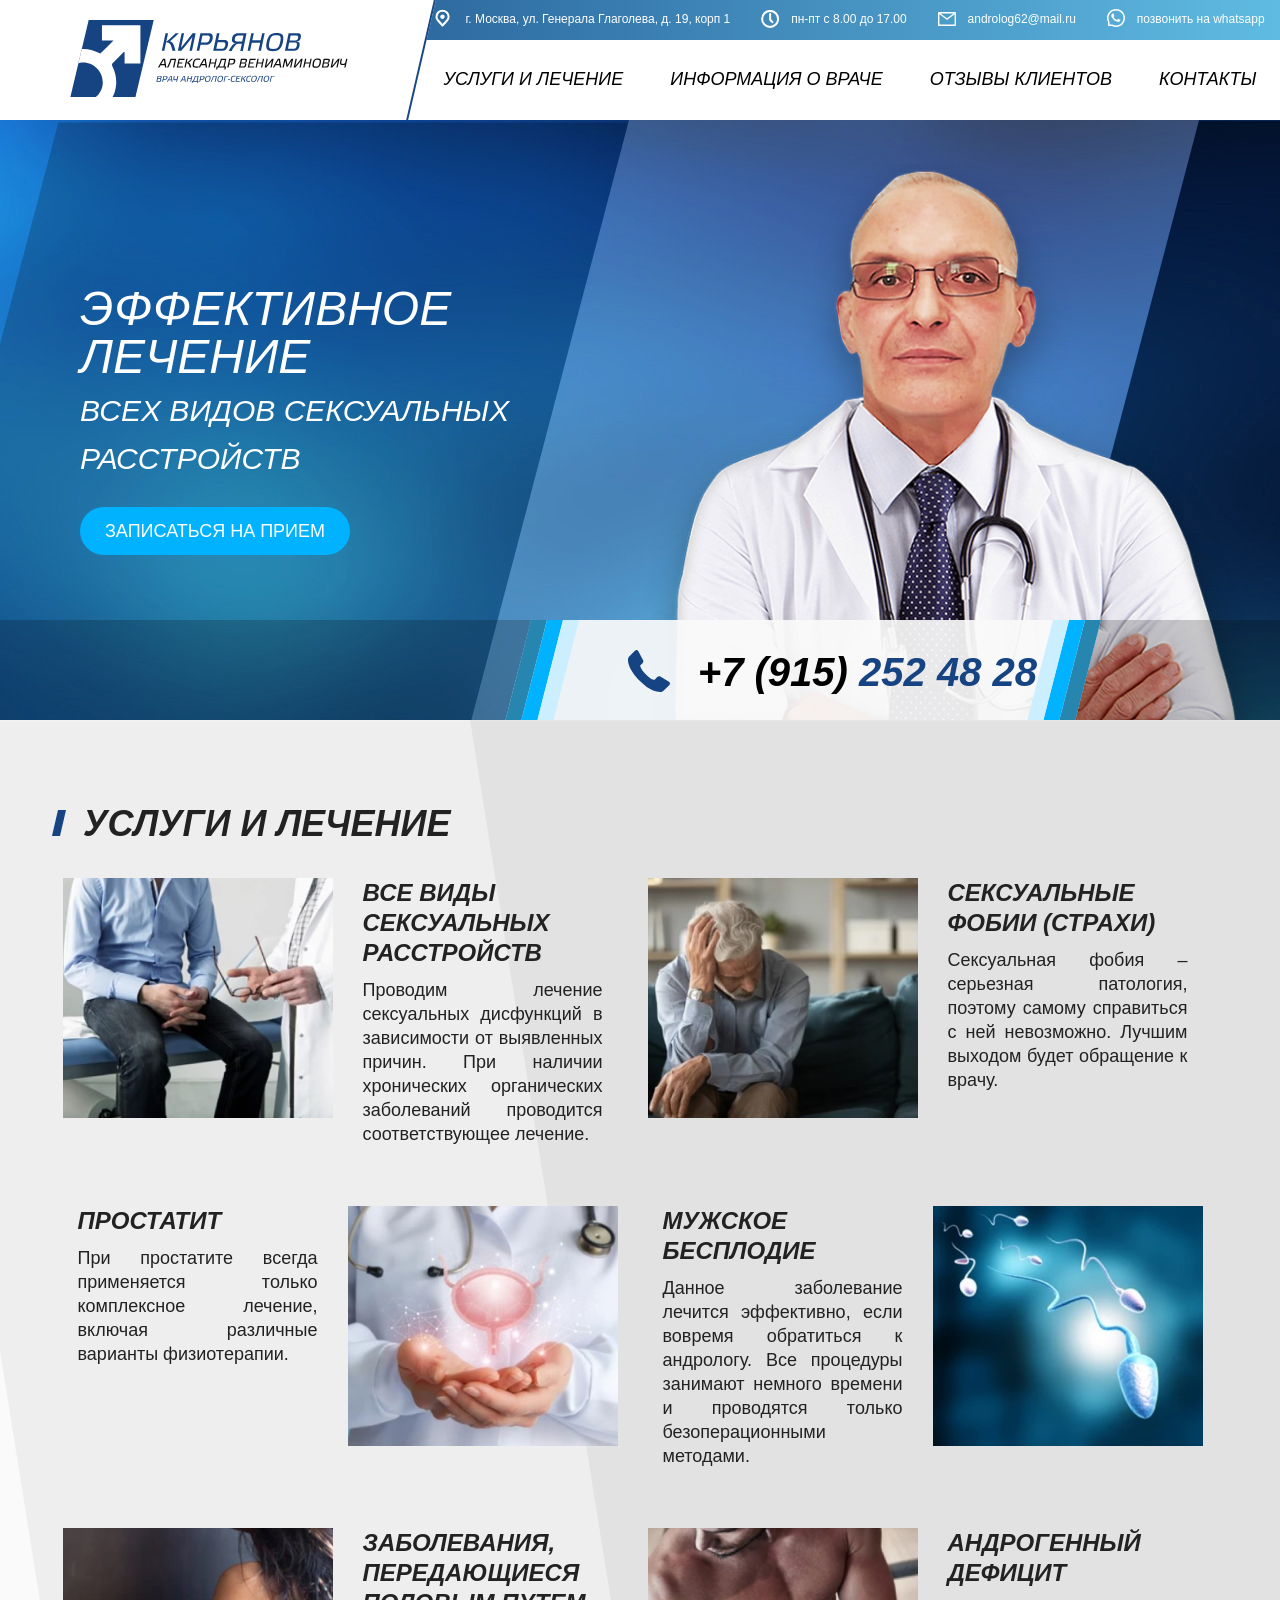
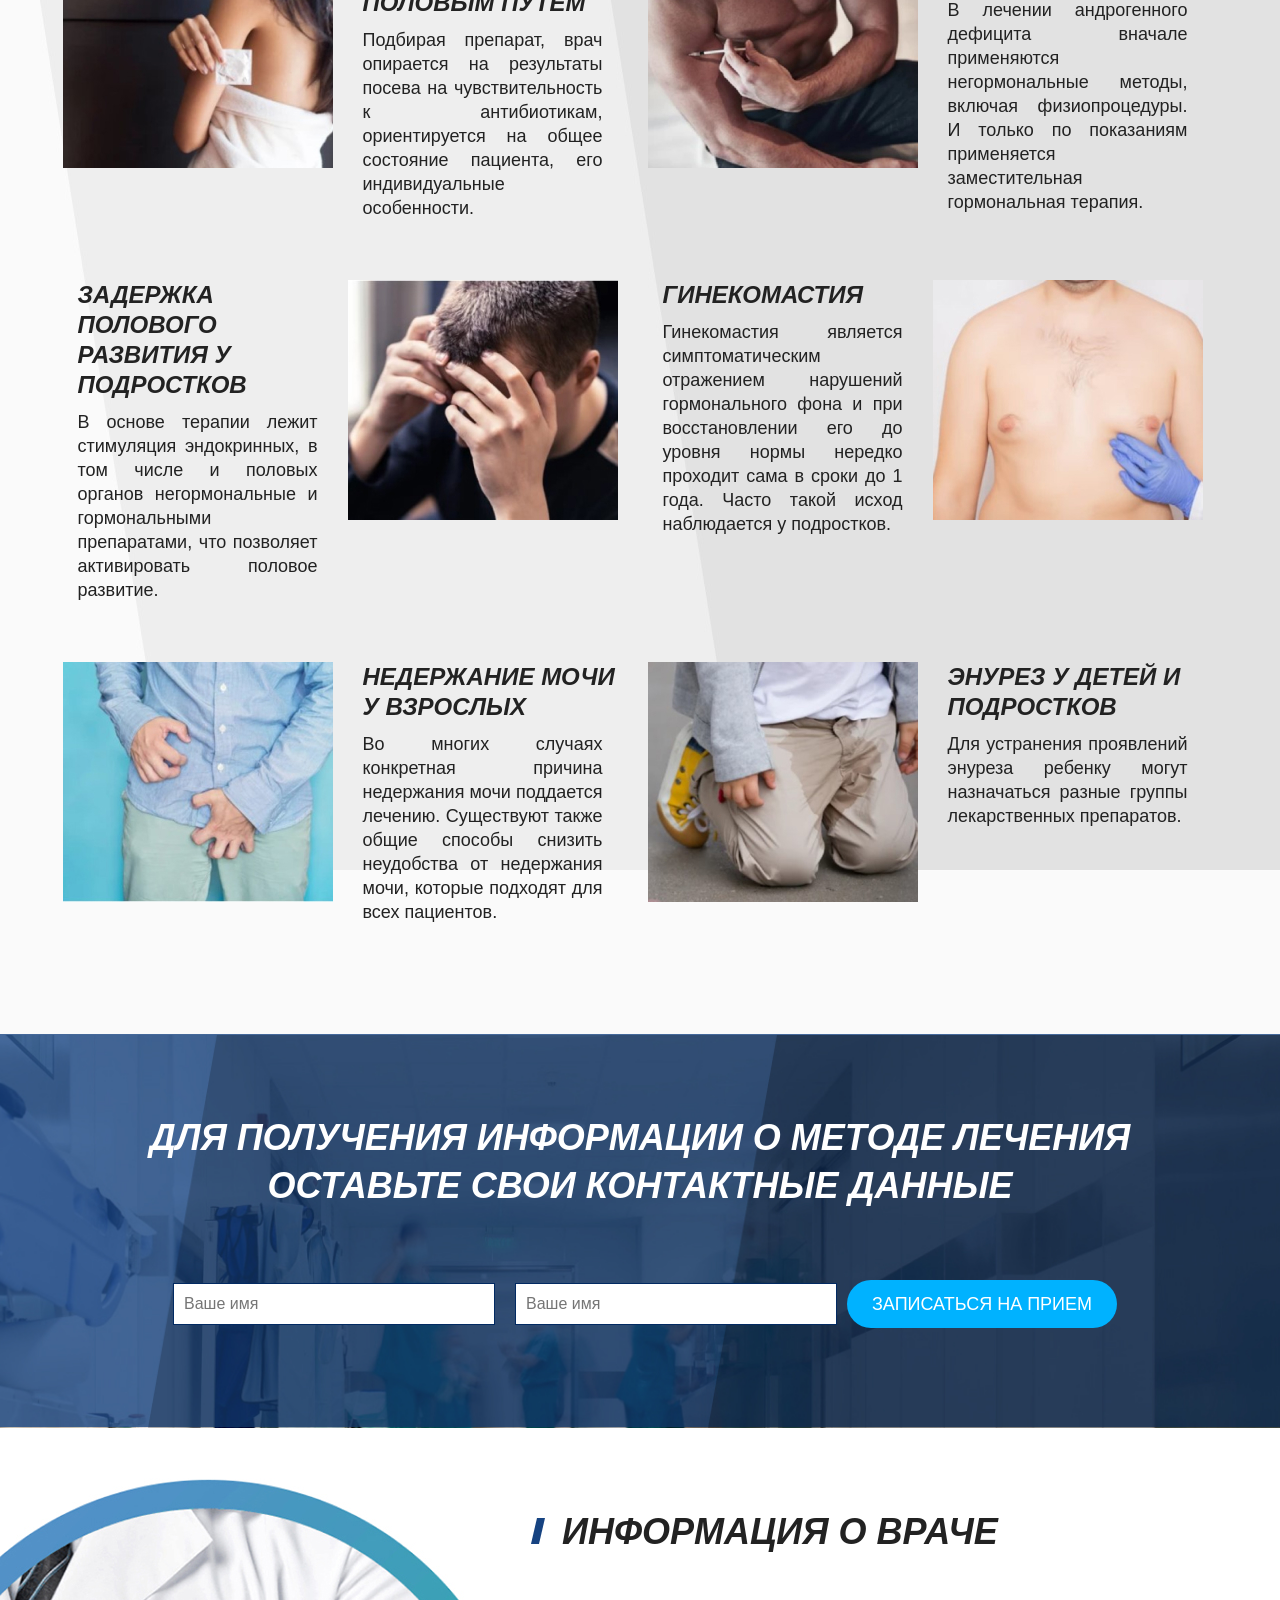
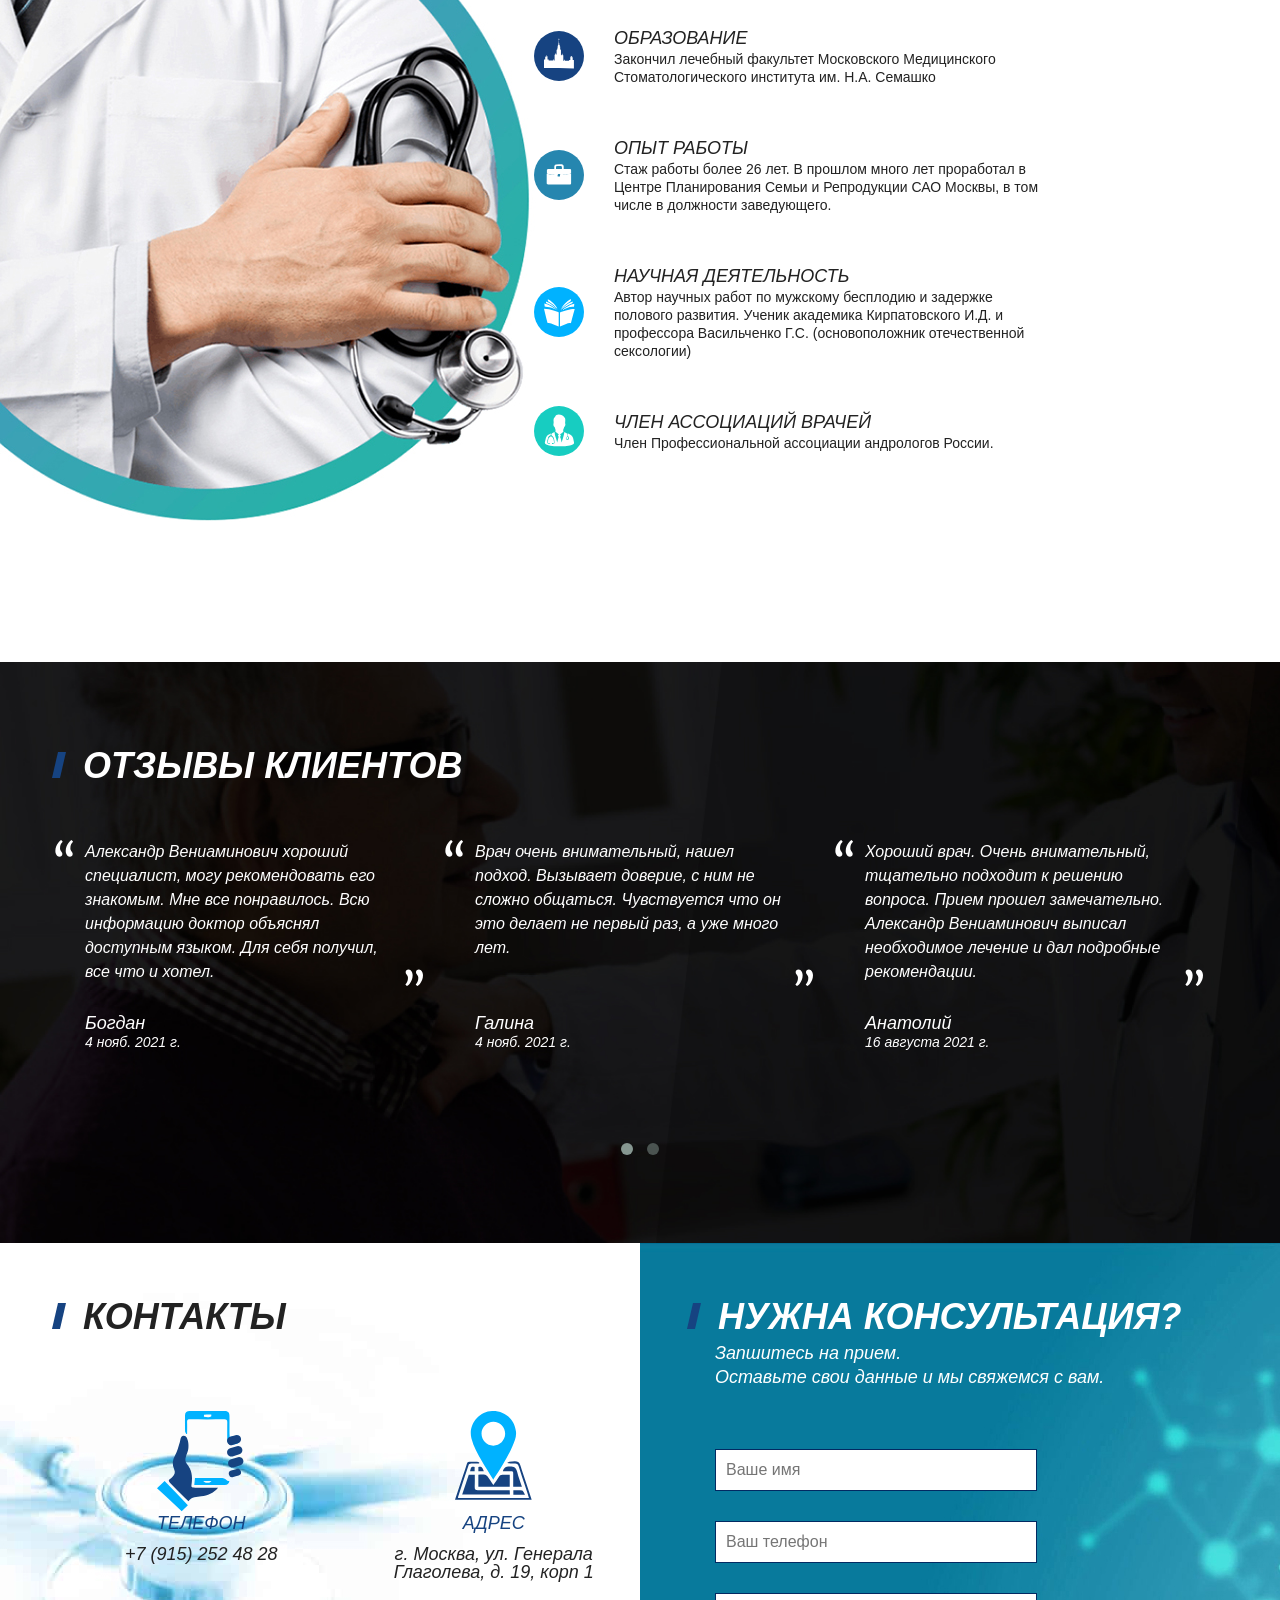
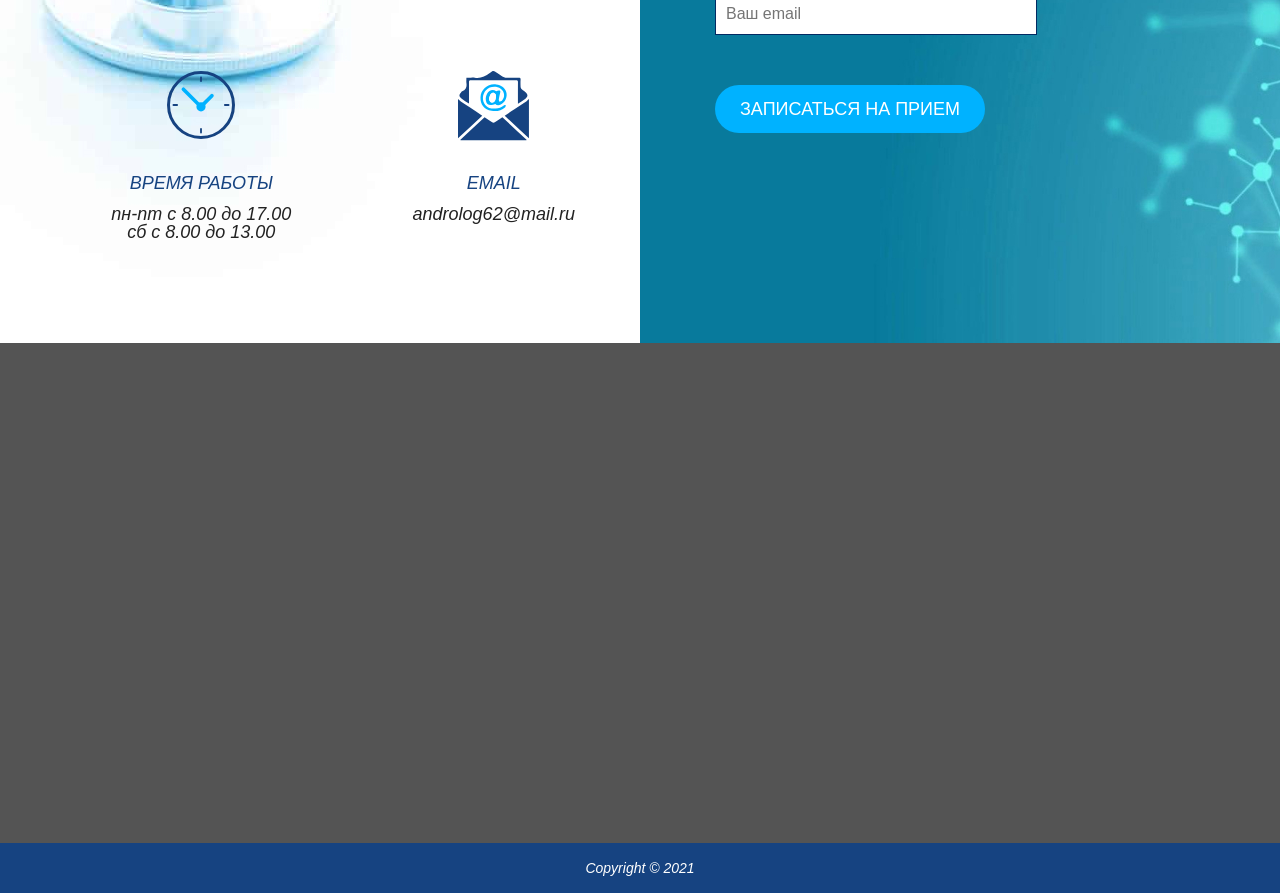
==== index.html @ 5e5f203d "Add files via upload" ====
<!doctype html>
<html lang="ru">
<head>
<meta charset="utf-8">
<meta http-equiv="X-UA-Compatible" content="IE=edge">
<meta name="viewport" content="width=device-width, initial-scale=1">
<title>Врач андролог-сексолог Кирьянов Александр Вениаминович</title>
<link href="css/style.css" rel="stylesheet" type="text/css">
<link href="css/reset.css" rel="stylesheet" type="text/css">
<link rel="preconnect" href="https://fonts.googleapis.com">
<link rel="preconnect" href="https://fonts.gstatic.com" crossorigin>
<link href="https://fonts.googleapis.com/css2?family=Fira+Sans+Condensed:ital,wght@0,100;0,200;0,300;0,400;0,500;0,600;0,700;0,800;0,900;1,100;1,200;1,300;1,400;1,500;1,600;1,700;1,800;1,900&display=swap" rel="stylesheet">
 <!-- загрузка библиотеки jQuery -->
  <script  src="js/jquery-3.6.0.min.js"></script>	
</head>

<body>
<div class="top_menu">
  <div class="logo"> <img src="img/logo.svg" width="85%"></div>
  <div class="top_info">
    <div class="top_info_container">
      <div class="adress">г. Москва, ул. Генерала Глаголева, д. 19, корп 1</div>
      <div class="hours">пн-пт с 8.00 до 17.00</div>
		<div class="email"><a href="mailto:androlog62@mail.ru">androlog62@mail.ru</a></div>
      <div class="whatsapp"><a href="https://api.whatsapp.com/send?phone=79152524828" rel="nofollow" target="_blank">позвонить на whatsapp</a></div>
    </div>
  </div>
  <div class="menu">
    <ul>
      <li><a href="#ya1" class="scroll-to">Услуги и лечение</a></li>
      <li><a href="#ya2" class="scroll-to">информация о враче</a></li>
      <li><a href="#ya3" class="scroll-to">отзывы клиентов</a></li>
      <li><a href="#ya4" class="scroll-to">контакты</a></li>
    </ul>
  </div>
</div>
<div class="slide">
  <div class="slide_container">
    <div class="descript ">
      <h1>Эффективное лечение <br/>
        <span>Всех видов сексуальных расстройств</span></h1>
        <a href="#ya5" class="order scroll-to">записаться на прием</a> 
	</div>
      <div class="foto "><img src='img/banner-slide-12-img.png' /></div>
  </div>
  <div class="line_bottom">
    <div class="call"><a href="tel:+79152524828"><span class="phone_black">+7 (915)</span> 252 48 28 </a></div>
  </div>
</div>
<div class="services">
  <div class="wrap">
    <h2 id="ya1">услуги и лечение</h2>
    <div class="flex">
      <div class="content_left"> <img src="img/foto_1.jpg" class="left">
        <h3 class="left_300">Все виды сексуальных расстройств </h3>
        <p>Проводим лечение сексуальных дисфункций в зависимости от выявленных причин. При наличии хронических органических заболеваний проводится соответствующее лечение.</p>
        <div class="clear"></div>
      </div>
      <div class="content_left"> <img src="img/foto_2.jpg" class="left">
        <h3 class="left_300">Сексуальные фобии (страхи) </h3>
        <p>Сексуальная фобия – серьезная патология, поэтому самому справиться с ней невозможно. Лучшим выходом будет обращение к врачу. </p>
        <div class="clear"></div>
      </div>
      <!---------------------------------------------->
      <div class="content_right">
        <div class="wrap_270 left">
          <h3>Простатит</h3>
          <p>При простатите всегда применяется только комплексное лечение, включая различные варианты физиотерапии.</p>
        </div>
        <img src="img/foto_3.jpg"  >
        <div class="clear"></div>
      </div>
      <div class="content_right">
        <div class="wrap_270 left">
          <h3>Мужское бесплодие </h3>
          <p>Данное заболевание лечится эффективно, если вовремя обратиться к андрологу. Все процедуры занимают немного времени и проводятся только безоперационными методами.</p>
        </div>
        <img src="img/foto_4.jpg"  >
        <div class="clear"></div>
      </div>
      <!---------------------------------------------->
      
      <div class="content_left"> <img src="img/foto_5.jpg" class="left">
        <h3 class="left_300">Заболевания, передающиеся половым путем </h3>
        <p>Подбирая препарат, врач опирается на результаты посева на чувствительность к антибиотикам, ориентируется на общее состояние пациента, его индивидуальные особенности. </p>
        <div class="clear"></div>
      </div>
      <div class="content_left"> <img src="img/foto_6.jpg" class="left">
        <h3 class="left_300">Андрогенный дефицит </h3>
        <p>В лечении андрогенного дефицита вначале применяются негормональные методы, включая физиопроцедуры. И только по показаниям применяется заместительная гормональная терапия. </p>
        <div class="clear"></div>
      </div>
      <!---------------------------------------------->
      <div class="content_right">
        <div class="wrap_270 left">
          <h3>Задержка полового развития у подростков</h3>
          <p>В основе терапии лежит стимуляция эндокринных, в том числе и половых органов негормональные и гормональными препаратами, что позволяет активировать половое развитие.</p>
        </div>
        <img src="img/foto_7.jpg"  >
        <div class="clear"></div>
      </div>
      <div class="content_right">
        <div class="wrap_270 left">
          <h3>Гинекомастия </h3>
          <p>Гинекомастия является симптоматическим отражением нарушений гормонального фона и при восстановлении его до уровня нормы нередко проходит сама в сроки до  1 года. Часто такой исход наблюдается у подростков.</p>
        </div>
        <img src="img/foto_8.jpg"  >
        <div class="clear"></div>
      </div>
      <!---------------------------------------------->
      
      <div class="content_left"> <img src="img/foto_9.jpg" class="left">
        <h3 class="left_300">Недержание  мочи у взрослых </h3>
        <p>Во многих случаях конкретная причина недержания мочи поддается лечению. Существуют также общие способы снизить неудобства от недержания мочи, которые подходят для всех пациентов. </p>
        <div class="clear"></div>
      </div>
      <div class="content_left"> <img src="img/foto_10.jpg" class="left">
        <h3 class="left_300">Энурез у детей и подростков </h3>
        <p>Для устранения проявлений энуреза ребенку могут назначаться разные группы лекарственных препаратов. </p>
        <div class="clear"></div>
      </div>
      <!----------------------------------------------> 
      
    </div>
  </div>
</div>
<div class="form">
  <div class="wrap">
    <h2 style="text-align: center; color: #fff">Для получения  информации о методе лечения 
      оставьте свои контактные данные</h2>
    <div class="flex_center">
      <input type="text" class="mf-input"  placeholder="Ваше имя" >
      <input type="text"  class="mf-input" placeholder="Ваше имя" >
      <a href="#" class="order">записаться на прием</a> </div>
  </div>
</div>
<div class="info flex_end">
  <div class="wrap_50 ">
    <h2  id="ya2" class="bottom_20">Информация о враче</h2>
    <ul class="top_50">
      <li class="education">
        <h4>Образование</h4>
        <p>Закончил лечебный факультет Московского Медицинского Стоматологического института 
          им. Н.А. Семашко </p>
      </li>
      <li class="expierence">
        <h4>Опыт работы</h4>
        <p>Стаж работы более 26 лет. В прошлом много лет проработал в Центре Планирования Семьи и Репродукции САО Москвы, в том числе в должности заведующего.  </p>
      </li>
      <li class="sience">
        <h4>научная деятельность</h4>
        <p>Автор научных работ по мужскому бесплодию и задержке полового развития. Ученик академика Кирпатовского И.Д. и профессора Васильченко Г.С. (основоположник отечественной сексологии)  </p>
      </li>
      <li class="doctor" >
        <h4>Член ассоциаций врачей</h4>
        <p>Член Профессиональной ассоциации андрологов России. </p>
      </li>
    </ul>
  </div>
</div>
	<div class="testimonials">
	<div class="wrap">
    <h2  id="ya3">отзывы клиентов</h2>
	
              <div id="owl-demo" class="owl-carousel">
                <div class="item">
					<div class="container_medium">
					<div class="testimonial_container">
			Александр Вениаминович хороший специалист, могу рекомендовать его знакомым. Мне все понравилось. Всю информацию доктор объяснял доступным языком.  Для себя получил, все что и хотел.
					</div>
					<p class="name">Богдан<br>
					<span class="date">4 нояб. 2021 г.</span>
					</p>
					</div>	
				    </div>
                <div class="item">
					<div class="container_medium">	
			<div class="testimonial_container">
			Врач очень внимательный, нашел подход. Вызывает доверие, с ним не сложно общаться. Чувствуется что он это делает не первый раз, а уже много лет. <br><br>
			</div>
			
		<p class="name">Галина<br>
			<span class="date">4 нояб. 2021 г.</span>
			</p>
			
			</div>	
				    </div>
				  <div class="item">
					<div class="container_medium">	
			<div class="testimonial_container">
		Хороший врач. Очень внимательный, тщательно подходит к решению вопроса. Прием прошел замечательно. Александр Вениаминович выписал необходимое лечение и дал подробные рекомендации.  
			</div>
			<p class="name">Анатолий<br>
			<span class="date">16 августа 2021 г.</span>
			</p>
		</div>	
				    </div>
				  <div class="item">
					<div class="container_medium">
					<div class="testimonial_container">
			Александр Вениаминович прекрасный специалист, вежливый. Все прекрасно. Доктор провел осмотр, опрос, манипуляции, пока не помог, все в процессе. Как минимум прояснил всю ситуацию, я теперь знаю куда двигаться дальше.  
					</div>
					<p class="name">Констатин<br>
					<span class="date">17 сентября 2021 г.</span>
					</p>
					</div>	
				    </div>
				  <div class="item">
					<div class="container_medium">
					<div class="testimonial_container">
			Хороший врач. Александр Вениаминович внимательно меня выслушал, провел осмотр, назначил необходимые препараты. Дал подробные рекомендации. Я остался доволен приемом. 
					</div>
					<p class="name">Шадиф<br>
					<span class="date">10 августа 2021 г.</span>
					</p>
					</div>	
				    </div>
				  <div class="item">
					<div class="container_medium">
					<div class="testimonial_container">
			Хороший доктор. Он меня выслушал, хорошо объяснил ситуацию и назначил анализы. Я приду к нему на повторный прием.
					</div>
					<p class="name">Айдын<br>
					<span class="date">05 мая 2021 г.</span>
					</p>
					</div>	
				    </div>
              </div>

  
		
		
</div>


 <div class="swiper-pagination"></div>
	</div>
	
	<div class="contacts">
		<div class="flex">
			<div class="adress_container">
				<div class="wrap_585">
					<h2  id="ya4">Контакты</h2>
					<div class="flex top_50">
						<div class="phone_cont"> <h4 class="blue bottom_20">Телефон</h4> <p><a href="tel:+79152524828"> +7 (915)  252 48 28 </a> </p></div>
						<div class="map_cont"> <h4 class="blue bottom_20">Адрес</h4> <p>г. Москва, ул. Генерала Глаголева, д. 19, корп 1</p> </div>
					</div>
					<div class="flex top_50">
						<div class="time_cont"><h4 class="blue bottom_20">Время работы</h4> <p>пн-пт с 8.00 до 17.00 <br/>
сб с 8.00 до 13.00</p>  </div>
						<div class="mail_cont"><h4 class="blue bottom_20">Email</h4> <p><a href="mailto:androlog62@mail.ru">androlog62@mail.ru</a> </p> </div>
					</div>
				</div>
			
			</div>
			<div class="form_container">
				<div class="wrap_585 left_50 right_50"> 
					<h2 style="color: #fff" id="ya5">нужна консультация?</h2>
					<p class="descript_form">Запшитесь на прием.</p>
					<p class="descript_form">Оставьте свои данные и мы свяжемся с вам.</p>
					<div class="top_50 inner_form">
						<input type="text" class="mf-input-form"  placeholder="Ваше имя" >
     					<input type="text"  class="mf-input-form" placeholder="Ваш телефон" >
						<input type="text"  class="mf-input-form" placeholder="Ваш email" > 
						<div class="left_25"> <a href="#" class="order">записаться на прием</a> </div>
					</div>
				</div></div></div>
		</div>
	
 
	
	<div class="map"><script type="text/javascript" charset="utf-8" async src="https://api-maps.yandex.ru/services/constructor/1.0/js/?um=constructor%3A69cf84fa23afe33b23564c711c115e6513f34b3ae52fe2cc4b82583dacd74b73&amp;width=100%25&amp;height=500&amp;lang=en_FR&amp;scroll=true"></script></div>
	<div id="scroller"></div>
	<div class="footer">Copyright © 2021</div>
	<script>
	$("a.scroll-to").on("click", function(e){
    e.preventDefault();
    var anchor = $(this).attr('href');
    $('html, body').stop().animate({
        scrollTop: $(anchor).offset().top - 50
    }, 800);
});
	</script>
	 <!-- Скроллер -->
<script>
$(document).ready(function(){   
    $(window).scroll(function () {
        if ($(this).scrollTop() > 0) {
            $('#scroller').fadeIn();
        } else {
            $('#scroller').fadeOut();
        }
    });
    $('#scroller').click(function () {
        $('body,html').animate({
            scrollTop: 0
        }, 800);
        return false;
    });
});
</script>

  

	<!-- Карусель --> 
	<script>
	$(document).ready(function() {
 
  $("#owl-demo").owlCarousel({
 
      autoPlay: 4000, //Set AutoPlay to 3 seconds
 
      items : 3,
      itemsDesktop : [1170,3],
      itemsDesktopSmall : [1024,2]
 
  });
 
});
	</script>
 
 
<script src="js/owl-carousel/owl.carousel.js"></script>
	 
 
</body>
</html>
---- css/style.css ----
@charset "utf-8";
/* CSS Document */

.left {
	float: left
}
.right {
	float: right;
}
.clear {
	clear: both;
}
.flex {
	display: flex;
	flex-wrap: wrap;
	align-items: flex-start;
	justify-content: space-around;
}
.flex_center {
	display: flex;
	flex-wrap: wrap;
	align-items: center;
	justify-content: center;
}
.flex_end {
	display: flex;
	flex-wrap: wrap;
	align-items: center;
	justify-content: flex-end;
}
.wrap {
	max-width: 1170px;
	margin: 0 auto;
	padding: 80px 0
}
.wrap_50 {
	max-width: 40%;
	margin: 0 auto;
	padding: 80px 0px 80px 300px;
}
.wrap_1170 {
	width: 1170px;
	margin: 0 auto;
}
.wrap_585 {
	width: 585px;
}
.wrap_270 {
	max-width: 270px;
}
.left_300 {
	margin-left: 300px;
}
.left_50 {
	margin-left: 50px;
}
.right_50{
	margin-right: 50px;
}
.left_25 {
	margin-left: 25px;
}
.top_50 {
	margin-top: 50px
}
.bottom_20 {
	margin-bottom: 10px;
}
.blue {
	color: #164381;
}
.container_medium {
	width: 310px;
	margin: 50px 30px;
}
h1 {
	font-family: 'Fira Sans', sans-serif;
	font-size: 48px;
	font-weight: 500;
	z-index: 100;
	text-transform: uppercase;
	font-style: italic;
	line-height: 48px;
}
h2 {
	font-family: 'Fira Sans', sans-serif;
	font-size: 36px;
	font-weight: 600;
	z-index: 100;
	text-transform: uppercase;
	font-style: italic;
	line-height: 48px;
}
h3 {
	font-family: 'Fira Sans', sans-serif;
	font-size: 24px;
	font-weight: 600;
	text-transform: uppercase;
	font-style: italic;
	line-height: 30px;
}
h4 {
	font-family: 'Fira Sans', sans-serif;
	font-size: 18px;
	font-weight: 500;
	text-transform: uppercase;
	font-style: italic;
	line-height: 24px;
}
.top_menu {
	height: 120px;
	width: 100%;
	box-shadow: 0px 3px 5px rgba(0, 0, 0, 0.2);
	background: #FFFFFF;
}
.logo {
	background: #fff;
	width: 350px;
	height: 70px;
	position: absolute;
	z-index: 100;
	left: 0;
	padding: 20px 20px 10px 50px;
}
.logo:before {
	content: " ";
	border-right: 2px solid #184784;
	transform: skewX(-13deg);
	position: absolute;
	left: 0;
	top: 0;
	bottom: -20px;
	z-index: -10;
	background-color: #fff;
	width: 100%
}
.top_info {
	height: 32px;
	background: linear-gradient(90deg, #154280 0%, #5FBBE2 100%);
	font-family: 'Fira Sans', sans-serif;
	font-size: 12px;
	font-weight: 300;
	color: #fff;
	padding-top: 8px
}
.top_info a {
	color: #fff;
	text-decoration: none;
}
.top_info_container {
	display: flex;
	flex-wrap: nowrap;
	align-items: center;
	justify-content: space-around;
	padding-left: 420px;
}
.adress {
	background: url(../img/Location.svg) 0 1px no-repeat;
	padding: 5px 0 5px 30px;
}
.hours {
	background: url(../img/Clock.svg) 0 2px no-repeat;
	padding: 5px 0 5px 30px;
}
.email {
	background: url( ../img/mail.svg) 0 4px no-repeat;
	padding: 5px 0 5px 30px;
}
.whatsapp {
	background: url( ../img/whatsapp.svg ) 0 1px no-repeat;
	padding: 5px 0 5px 30px;
}
.slide {
	width: 100%;
	height: 600px;
	background: #2582c3 url(../img/bg_fon2.jpg) 100% 0 no-repeat;
}
.slide_container {
	display: flex;
	flex-wrap: nowrap;
	align-items: center;
	justify-content: space-around;
	height: 100%;
	overflow: hidden;
}
/*.slide:before {
	content: '';
	position: absolute;
	left: -70px;
	width: 100%;
	background: rgb(2,0,36);
background: linear-gradient(90deg, rgba(2,0,36,0) 0%, rgba(255,255,255,0) 25%, rgba(0,0,0,0.2) 25%, rgba(0,0,0,0.2) 50%, rgba(255,255,255,0.2) 50%, rgba(255,255,255,0.2) 75%, rgba(0,0,0,0.2) 75%, rgba(0,0,0,0.2) 100%);
	height: 600px;
	transform: skewX(-13deg);
	 
	
		 
}  */
.descript {
	padding-left: 80px;
	width: 40%;
}
.descript h1 {
	color: #fff;
}
.descript h1 span {
	font-family: 'Fira Sans', sans-serif;
	font-size: 30px;
	font-weight: 300;
	color: #fff;
	font-style: italic;
	text-transform: uppercase;
	line-height: 30px;
}
.order {
	display: inline-block;
	background: #00B2FF;
	padding: 5px 10px;
	text-decoration: none;
	color: #fff;
	border-radius: 80px;
	font-family: 'Fira Sans', sans-serif;
	font-size: 18px;
	font-weight: 400;
	color: #fff;
	text-transform: uppercase;
	padding: 15px 25px;
	margin-top: 30px;
	transition: .5s;
}
.order:hover {
	background-color: #00E0FF;
	transition-duration: 1s;
	box-shadow: 0px 5px 20px rgba(0, 224, 255, 0.3);
}
.foto {
	/*position: absolute;
	right: 5%;
	z-index: 100;
	top:149px;*/
	align-self: flex-end;
	min-width: 400px;
}
.foto img {
	width: 100%;
	margin-bottom: 0;
}
.line_bottom {
	width: 100%;
	height: 100px;
	background: rgba(0,0,0,0.2);
	position: absolute;
	top: 620px;
	z-index: 999;
}
.call {
	width: 603px;
	height: 100px;
	position: absolute;
	right: 14%;
	z-index: 1000;
	background: url(../img/bg_fon3.svg) no-repeat;/*background: rgba(255,255,255,0.9);
	transform: skewX(-13deg);*/
}
.phone_black {
	color: #000;
}
.call a {
	display: inline-block;
	padding: 32px 0 10px 200px;
	text-decoration: none;
	background: url(../img/phone.svg) 130px 30px no-repeat;
	font-family: 'Fira Sans', sans-serif;
	font-size: 40px;
	font-weight: 600;
	font-style: italic;
	color: #164381;
}
.menu {
	margin-top: 30px;
}
.menu a {
	text-decoration: none;
	color: #000;
	display: inline-block;
	position: relative;
}
.menu a:before {
	content: "";
	position: absolute;
	bottom: -5px;
	left: 0;
	right: 0;
	height: 1px;
	z-index: 9999;
	background: rgba(22,67,129,1.00);
	transform: scaleX(0);
	transition: transform 0.5s;
}
.menu a:hover:before {
	transform: scaleX(1);
}
.menu a:hover {
	color: #164381;
	transition: transform 0.5s;
}
.menu ul {
	display: flex;
	flex-wrap: nowrap;
	align-items: center;
	justify-content: space-around;
	padding-left: 420px;
	font-family: 'Fira Sans', sans-serif;
	font-size: 18px;
	font-weight: 500;
	font-style: italic;
	text-transform: uppercase;
}
.services {
	background: rgba(0,0,0,0.02) url(../img/bg_fon3.jpg) 100% 0 no-repeat;
	margin: 0 auto;
	 
}
.services h2:before, .info h2:before, .testimonials h2:before, .contacts h2:before {
	content: "";
	display: block;
	height: 26px;
	width: 8px;
	background: #164381;
	transform: skewX(-13deg);
	margin-top: 10px;
	float: left;
	margin-right: 20px;
}
.content_left {
	max-width: 570px;
	min-width: 360px;
	margin: 30px 0;
}
.content_right {
	max-width: 570px;
	min-width: 360px;
	margin: 30px 0;
}
.content_left p {
	padding: 10px 30px 0 300px;
	;
	font-family: 'Fira Sans', sans-serif;
	font-size: 18px;
	font-weight: 300;
	line-height: 24px;
	text-align: justify;
}
.content_right p {
	padding: 10px 30px 0 0;
	font-family: 'Fira Sans', sans-serif;
	font-size: 18px;
	font-weight: 300;
	line-height: 24px;
	text-align: justify;
}
.form {
	width: 100%;
	height: auto;
	background: url(../img/bg_fon4.jpg) 89% 0 no-repeat;
	background-size: cover;
}
.mf-input {
	width: 300px;
	height: 40px;
	margin: 10px;
	padding: 0 10px;
	border: 1px solid #022A62;
}
.mf-input-form {
	width: 300px;
	height: 40px;
	margin: 10px 10px 20px 25px;
	padding: 0 10px;
	border: 1px solid #022A62;
}
.form .flex_center {
	margin-top: 50px
}
.form .flex_center .order {
	margin: 20px 0;
}
.info {
	background: rgba(255,255,255,1) url(../img/bg_fon5.jpg) 0 50px no-repeat;
	padding-bottom: 100px;
}
.education {
	background: url(../img/icon_1.svg) 0 50% no-repeat;
	padding: 20px 0 20px 80px;
	margin-bottom: 10px;
}
.expierence {
	background: url(../img/icon_2.svg) 0 50% no-repeat;
	padding: 20px 0 20px 80px;
	margin-bottom: 10px;
}
.sience {
	background: url(../img/icon_3.svg) 0 50% no-repeat;
	padding: 20px 0 20px 80px;
	margin-bottom: 10px;
}
.doctor {
	background: url(../img/icon_4.svg) 0 50% no-repeat;
	padding: 20px 0 20px 80px;
	margin-bottom: 10px;
}
.info p {
	font-family: 'Fira Sans', sans-serif;
	font-size: 14px;
	font-weight: 400;
	line-height: 18px;
}
.testimonials {
	background: url( ../img/bg_fon6.jpg) 0 0 no-repeat;
	min-height: 500px;
	width: 100%;
	background-size: cover;
}
.testimonials h2 {
	color: #fff
}
.testimonial_container {
	width: 310px;
	font-family: 'Fira Sans', sans-serif;
	font-size: 16px;
	font-weight: 300;
	font-style: italic;
	color: #fff;
	line-height: 24px;
}
.testimonial_container:before {
	position: absolute;
	display: block;
	content: "";
	background: url( ../img/quote_right.svg) no-repeat;
	width: 25px;
	height: 30px;
	z-index: 200;
	margin-left: -30px;
}
.testimonial_container:after {
	position: absolute;
	display: block;
	content: "";
	background: url( ../img/quote_left.svg) no-repeat;
	width: 25px;
	height: 30px;
	z-index: 200;
	margin-left: 320px;
	margin-top: -15px;
}
p.name {
	font-family: 'Fira Sans', sans-serif;
	font-size: 18px;
	font-weight: 500;
	font-style: italic;
	color: #fff;
	line-height: 18px;
	margin: 30px 0;
}
p.name span {
	font-size: 14px;
	font-weight: 300;
}
.adress_container {
	width: 50%;
	padding: 50px 0;
	background: url(../img/bg_fon7.jpg) -80% 50px no-repeat;
	display: flex;
	flex-wrap: nowrap;
	justify-content: flex-end;
	min-height: 600px;
}
.contacts {
	width: 100%;
}
.form_container {
	width: 50%;
	padding: 50px 0;
	background: url(../img/bg_fon8.jpg) 0 0 no-repeat;
	display: flex;
	flex-wrap: nowrap;
	justify-content: flex-start;
	min-height: 600px;
}
.phone_cont {
	width: 270px;
	background: url( ../img/hand.svg) 50% 0 no-repeat;
	padding: 100px 0 0 0;
	text-align: center;
	margin: 20px 0;
}
.map_cont {
	width: 270px;
	background: url( ../img/map.svg) 50% 0 no-repeat;
	padding: 100px 0 0 0;
	text-align: center;
	margin: 20px 0;
}
.time_cont {
	width: 270px;
	background: url( ../img/time.svg) 50% 0 no-repeat;
	padding: 100px 0 0 0;
	text-align: center;
	margin: 20px 0;
}
.mail_cont {
	width: 270px;
	background: url( ../img/envelop.svg) 50% 0 no-repeat;
	padding: 100px 0 0 0;
	text-align: center;
	margin: 20px 0;
}
.contacts p {
	font-family: 'Fira Sans', sans-serif;
	font-size: 18px;
	font-weight: 500;
	font-style: italic;
	line-height: 18px;
}
.contacts p a {
	color: #222;
	text-decoration: none;
}
.map_cont {
	width: 270px;
	background: url( ../img/map.svg) 50% 0 no-repeat;
	padding: 100px 0 0 0;
	text-align: center;
	margin: 20px 0;
}
p.descript_form {
	font-family: 'Fira Sans', sans-serif;
	font-size: 18px;
	font-weight: 300;
	font-style: italic;
	color: #fff;
	line-height: 24px;
	padding-left: 25px;
}
.map {
	width: 100%;
	height: 500px;
	background-color: #545454
}
.footer {
	width: 100%;
	height: 50px;
	background-color: #164381;
	text-align: center;
	color: #FFFFFF;
	font-family: 'Fira Sans', sans-serif;
	font-size: 14px;
	font-weight: 300;
	font-style: italic;
	display: flex;
	align-items: center;
	justify-content: center;
}
#scroller {
	position: fixed;
	right: 10px;
	bottom: 30px;
	background: #164381 url(../img/arrow.svg) 50% 50% no-repeat;
	width: 40px;
	height: 40px;
	cursor: pointer;
	display: none;
	z-index: 9999;
	border: 0;
}
#scroller:hover {
	background-color: #00B2FF;
	transition-duration: 1s;
}
/* 
 * 	Core Owl Carousel CSS File
 *	v1.15
 */

/* clearfix */
.owl-carousel:after {
	content: ".";
	display: block;
	clear: both;
	visibility: hidden;
	line-height: 0;
	height: 0;
}
/* display none until init */
.owl-carousel {
	display: none;
	position: relative;
	overflow: hidden;
	width: 100%;
}
.owl-carousel .owl-wrapper {
	position: relative;
	display: inline-block;
	-webkit-transform: translate3d(0px, 0px, 0px);
	-webkit-perspective: 1000;
}
.owl-carousel .owl-item {
	float: left;
}
.owl-controlls .owl-page, .owl-controlls .owl-buttons {
	cursor: pointer;
}
.owl-controlls {
	-webkit-user-select: none;
	-khtml-user-select: none;
	-moz-user-select: none;
	-ms-user-select: none;
	user-select: none;
	-webkit-tap-highlight-color: rgba(0, 0, 0, 0);
}
/* mouse grab icon */
.grabbing {
	cursor: url(grabbing.png) 8 8, move;
}
/* fix */
.owl-carousel .owl-wrapper, .owl-carousel .owl-item {
	-webkit-backface-visibility: hidden;
	-moz-backface-visibility: hidden;
	-ms-backface-visibility: hidden;
}
/*
* 	Owl Carousel Owl Demo Theme 
*	v1.15
*/

.owl-theme .owl-controlls {
	margin-top: 10px;
	text-align: center;
}
/* Styling Next and Prev buttons */

.owl-theme .owl-controlls .owl-buttons div {
	color: #FFF;
	display: inline-block;
	zoom: 1;
 *display: inline;/*IE7 life-saver */
	margin: 5px;
	padding: 3px 10px;
	font-size: 12px;
	-webkit-border-radius: 30px;
	-moz-border-radius: 30px;
	border-radius: 30px;
	background: #869791;
	opacity: 0.5;
}
/* Clickable class fix problem with hover on touch devices */
/* Use it for non-touch hover action */
.owl-theme .owl-controlls.clickable .owl-buttons div:hover {
	opacity: 1;
	text-decoration: none;
}
/* Styling Pagination*/

.owl-theme .owl-controlls .owl-page {
	display: inline-block;
	zoom: 1;
 *display: inline;/*IE7 life-saver */
}
.owl-theme .owl-controlls .owl-page span {
	display: block;
	width: 12px;
	height: 12px;
	margin: 5px 7px;
	opacity: 0.5;
	-webkit-border-radius: 20px;
	-moz-border-radius: 20px;
	border-radius: 20px;
	background: #869791;
}
.owl-theme .owl-controlls .owl-page.active span, .owl-theme .owl-controlls.clickable .owl-page:hover span {
	opacity: 1;
}
/* If PaginationNumbers is true */

.owl-theme .owl-controlls .owl-page span.owl-numbers {
	height: auto;
	width: auto;
	color: #FFF;
	padding: 2px 10px;
	font-size: 12px;
	-webkit-border-radius: 30px;
	-moz-border-radius: 30px;
	border-radius: 30px;
}

@media (max-width: 1199px) {
.logo:before {
	display: none;
}
.logo {
	background: none;
	width: 280px;
	position: absolute;
	z-index: 100;
	left: 0;
	padding: 50px 20px 10px 20px;
}
.top_info_container {
	padding: 0
}
.menu ul {
	display: flex;
	flex-wrap: nowrap;
	align-items: center;
	justify-content: space-around;
	padding-left: 280px;
	font-family: 'Fira Sans', sans-serif;
	font-size: 14px;
	font-weight: 500;
	font-style: italic;
	text-transform: uppercase;
}
.slide_container {
	flex-wrap: wrap;
}
.descript {
	width: 100%;
	text-align: center;
	padding: 50px 0 0 0;
}
.descript h1 {
	font-size: 36px;
	line-height: 36px;
}
.descript h1 span {
	font-size: 24px;
}
.order {
	margin: 10px 0;
}
.line_bottom {
	height: 80px;
	top: 640px;
	display: flex;
	justify-content: center;
}
.call {
	height: 80px;
	position: inherit;
	right: auto;
	 
	 
}
.call a {
	padding: 22px 0 10px 200px;
	background: url(../img/phone.svg)130px 24px no-repeat;
}
	.services h2{
		margin-left: 30px;
	}
	
	.services {
	background: rgba(0,0,0,0.02)
		
	}
	.info{
		background-size: 50%!important;
		background: rgba(255,255,255,1) url(../img/bg_fon5.jpg) 0 50% no-repeat;
	padding-bottom: 0;
		
	}
	
	.form h2{
		padding: 0 30px
	}
}

@media (max-width: 767px) {
	.top_info{
		display: none
	}
	.menu{
		display: none
	}
	
	.logo{
		background: #fff;
	width: 350px;
	height: 70px;
	position:inherit;
	z-index: 100;
	 
	padding: 20px 0;
	}
	
	.top_menu{
		display: flex;
		justify-content: center
	}
	
	.wrap_50 {
    max-width: 100%;
		
	}
	
	.testimonials .wrap {
		 padding: 50px 30px
	}
	
	.container_medium{
		width: 100%;
	}
	.testimonial_container{
		width: 100%
	}
	.testimonial_container:after{
		margin-left: -30px
	}
	.adress_container, .form_container{
		min-width: 50%;
		width: 100%
	}
	.adress_container .wrap_585{
		width: 100%;
		padding: 0 30px;
	}
	.form_container {
		min-height: inherit
		 
	}
	.mf-input-form {
		margin: 10px 0;
		width: 100%;
		
    
	}
	.inner_form{
		display: flex;
		justify-content: center;
		flex-wrap:  wrap;
		 min-width: 280px;
	}
	.left_25{
		margin-left: 0
	}
}

@media (max-width: 360px) {
	.slide{
		height: 500px;
	}
	.line_bottom{
		top:540px;
	}
	.descript h1{
		font-size: 30px;
		line-height: 36px;
		padding: 0 20px;
	}
	.descript h1 span{
		font-size: 18px;
		line-height: 18px;
		 
	}
	.call a {
		font-size: 30px;
		padding: 28px 0 10px 210px;
		background: url(../img/phone.svg) 170px 28px no-repeat;
		background-size: 28px;
	}
	.wrap{
		padding: 30px 0;
	}
	
	.content_left, .content_right{
		text-align: center;
		margin: 10px 0;
	}
	.content_left .left{
		float: none;
	}
	.content_left .left_300, .services h3{
		margin: 10px auto;
		padding: 0 20px
	}
	.content_left p, .content_right p {
		padding: 0 30px;
		text-align: center;
	}
	.content_right p {
		margin-bottom: 20px
	}
	
	.services h2{
		font-size: 30px;
	}
	.services .wrap_270{
		max-width: 100%
	}
	.form h2{
    font-family: 'Fira Sans', sans-serif;
    font-size: 30px;
    font-weight: 600;
    z-index: 100;
    text-transform: uppercase;
    font-style: italic;
		line-height: 40px;}
	
	.info .wrap_50{
		padding: 30px;
}

	.info{
		background: none
	}
	.info .top_50{
		margin: 0 auto;
	}
 
	.info h2 {
    font-family: 'Fira Sans', sans-serif;
    font-size: 30px;
    font-weight: 600;
    z-index: 100;
    text-transform: uppercase;
    font-style: italic;
	line-height: 48px;
	}
	.info h2:before{
		margin-top: 6px
	}
	.testimonials h2{
		font-size: 30px
	}
	 
}

	
	
	
	
	
@media (max-width: 500px) {
	 
	.wrap{
		padding: 30px 0;
	}
	
	.content_left, .content_right{
		text-align: center;
		margin: 10px 0;
	}
	.content_left .left{
		float: none;
	}
	.content_left .left_300, .services h3{
		margin: 10px auto;
		padding: 0 20px
	}
	.content_left p, .content_right p {
		padding: 0 30px;
		text-align: center;
	}
	.content_right p {
		margin-bottom: 20px
	}
	
	.services h2{
		font-size: 30px;
	}
	.services .wrap_270{
		max-width: 100%
	}
	.info .wrap_50{
		padding: 30px;
}

	.info{
		background: none
	}
	.info .top_50{
		margin: 0 auto;
	}
 
	.info h2 {
    font-family: 'Fira Sans', sans-serif;
    font-size: 30px;
    font-weight: 600;
    z-index: 100;
    text-transform: uppercase;
    font-style: italic;
	line-height: 40px;
	}
	.info h2:before{
		margin-top: 6px
	}
	p.descript_form {
		padding-left: 0
	}
}
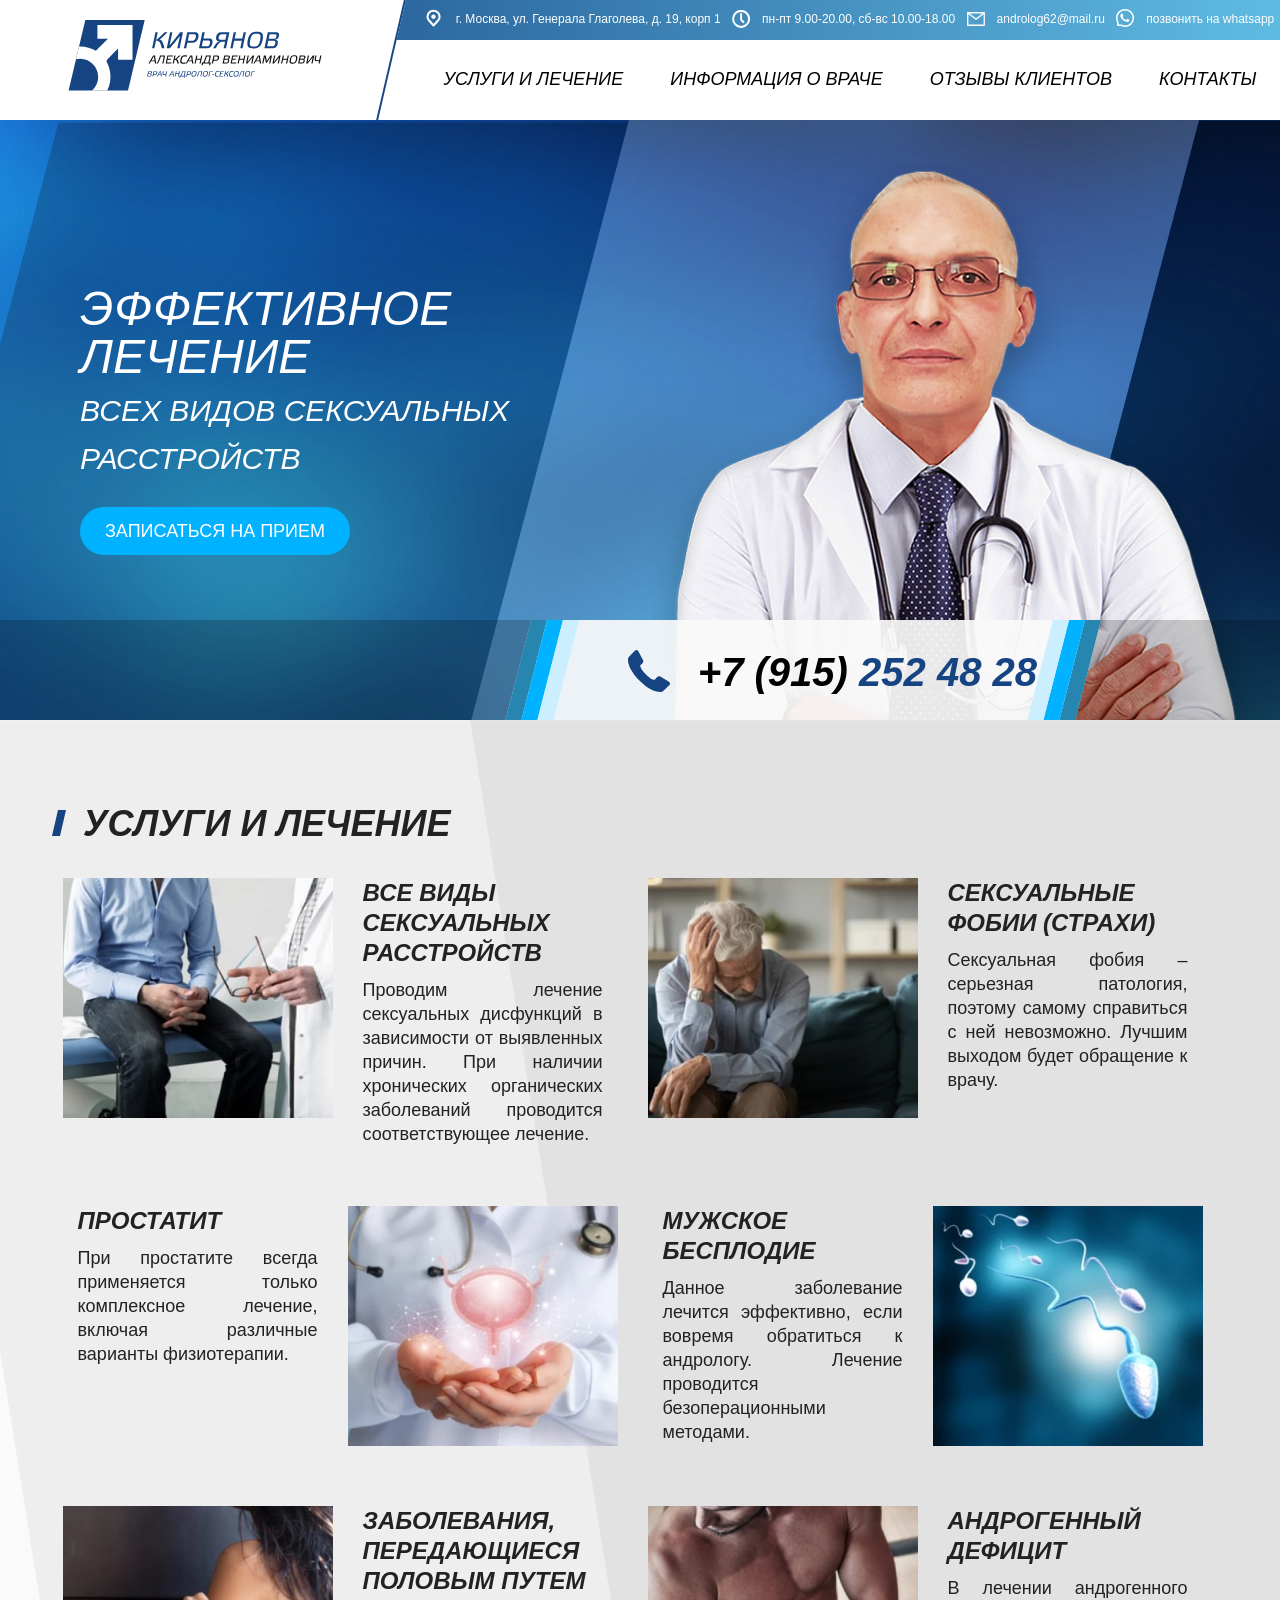
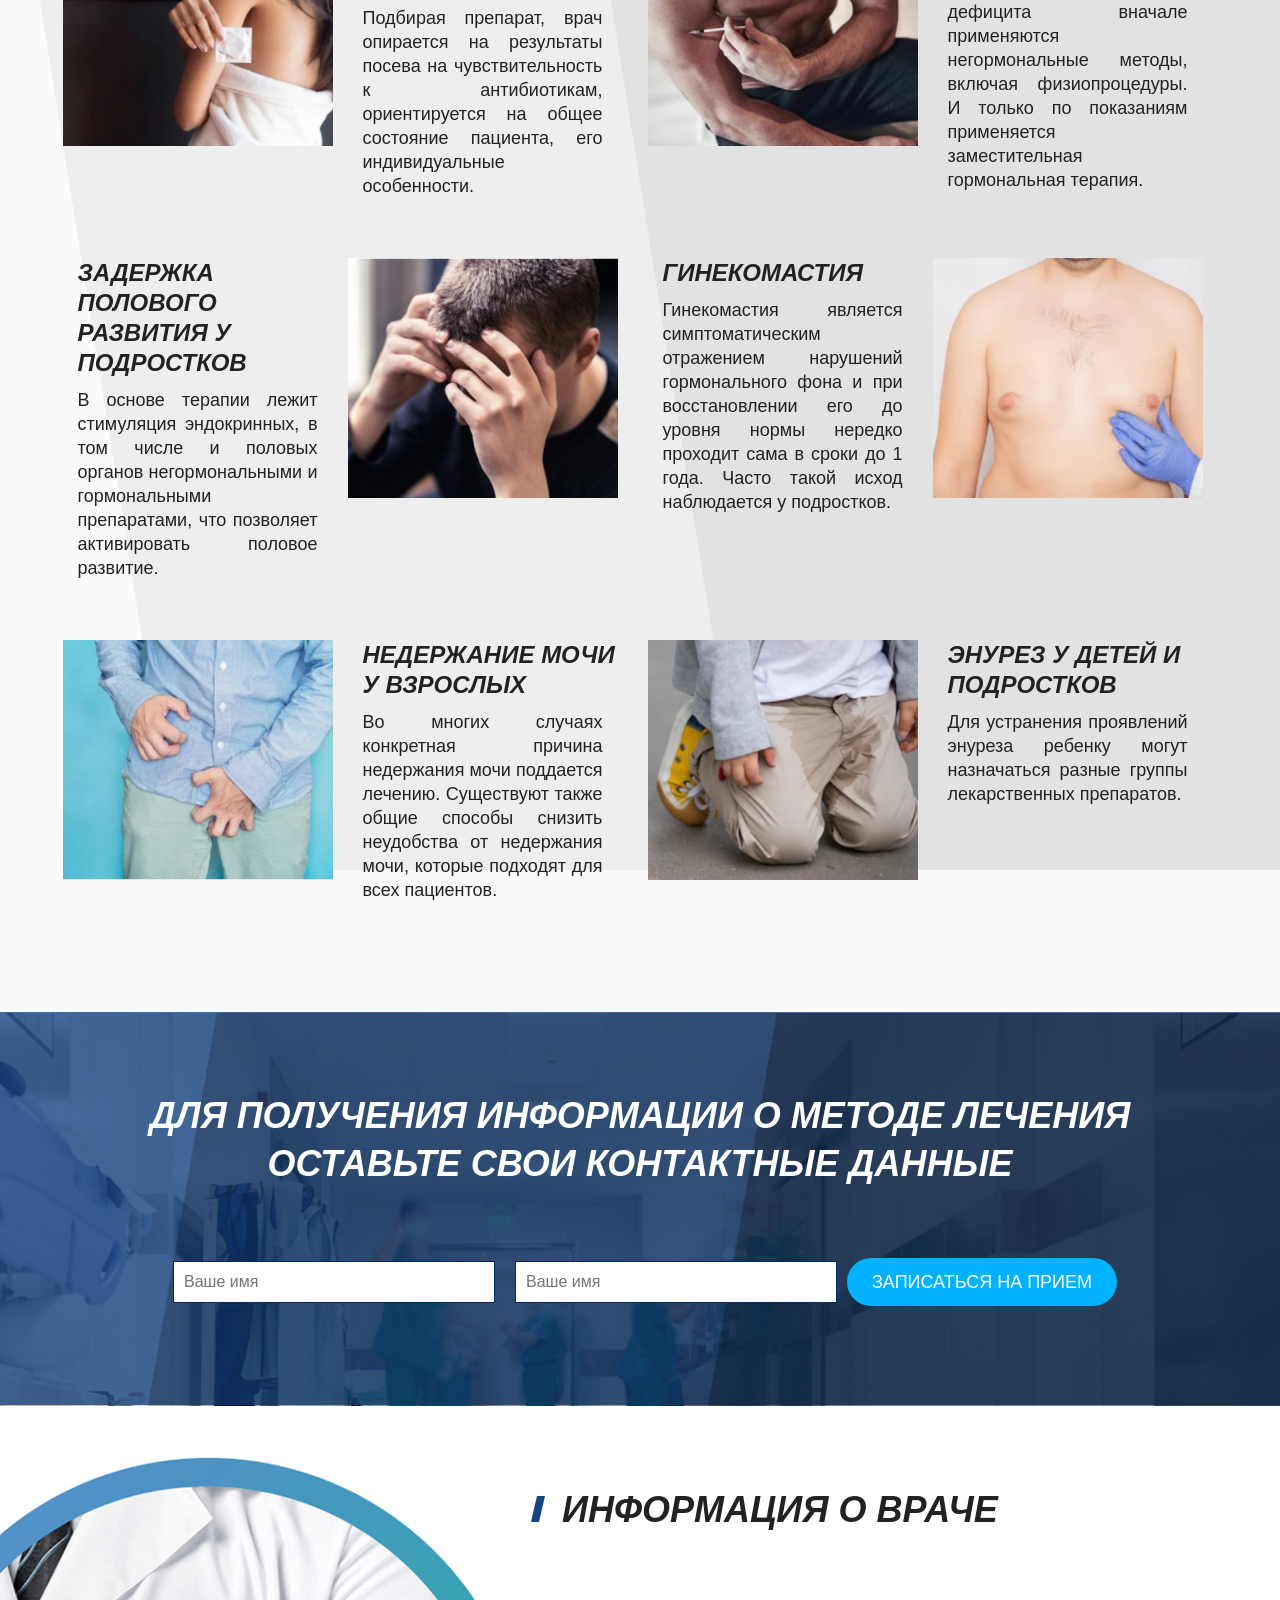
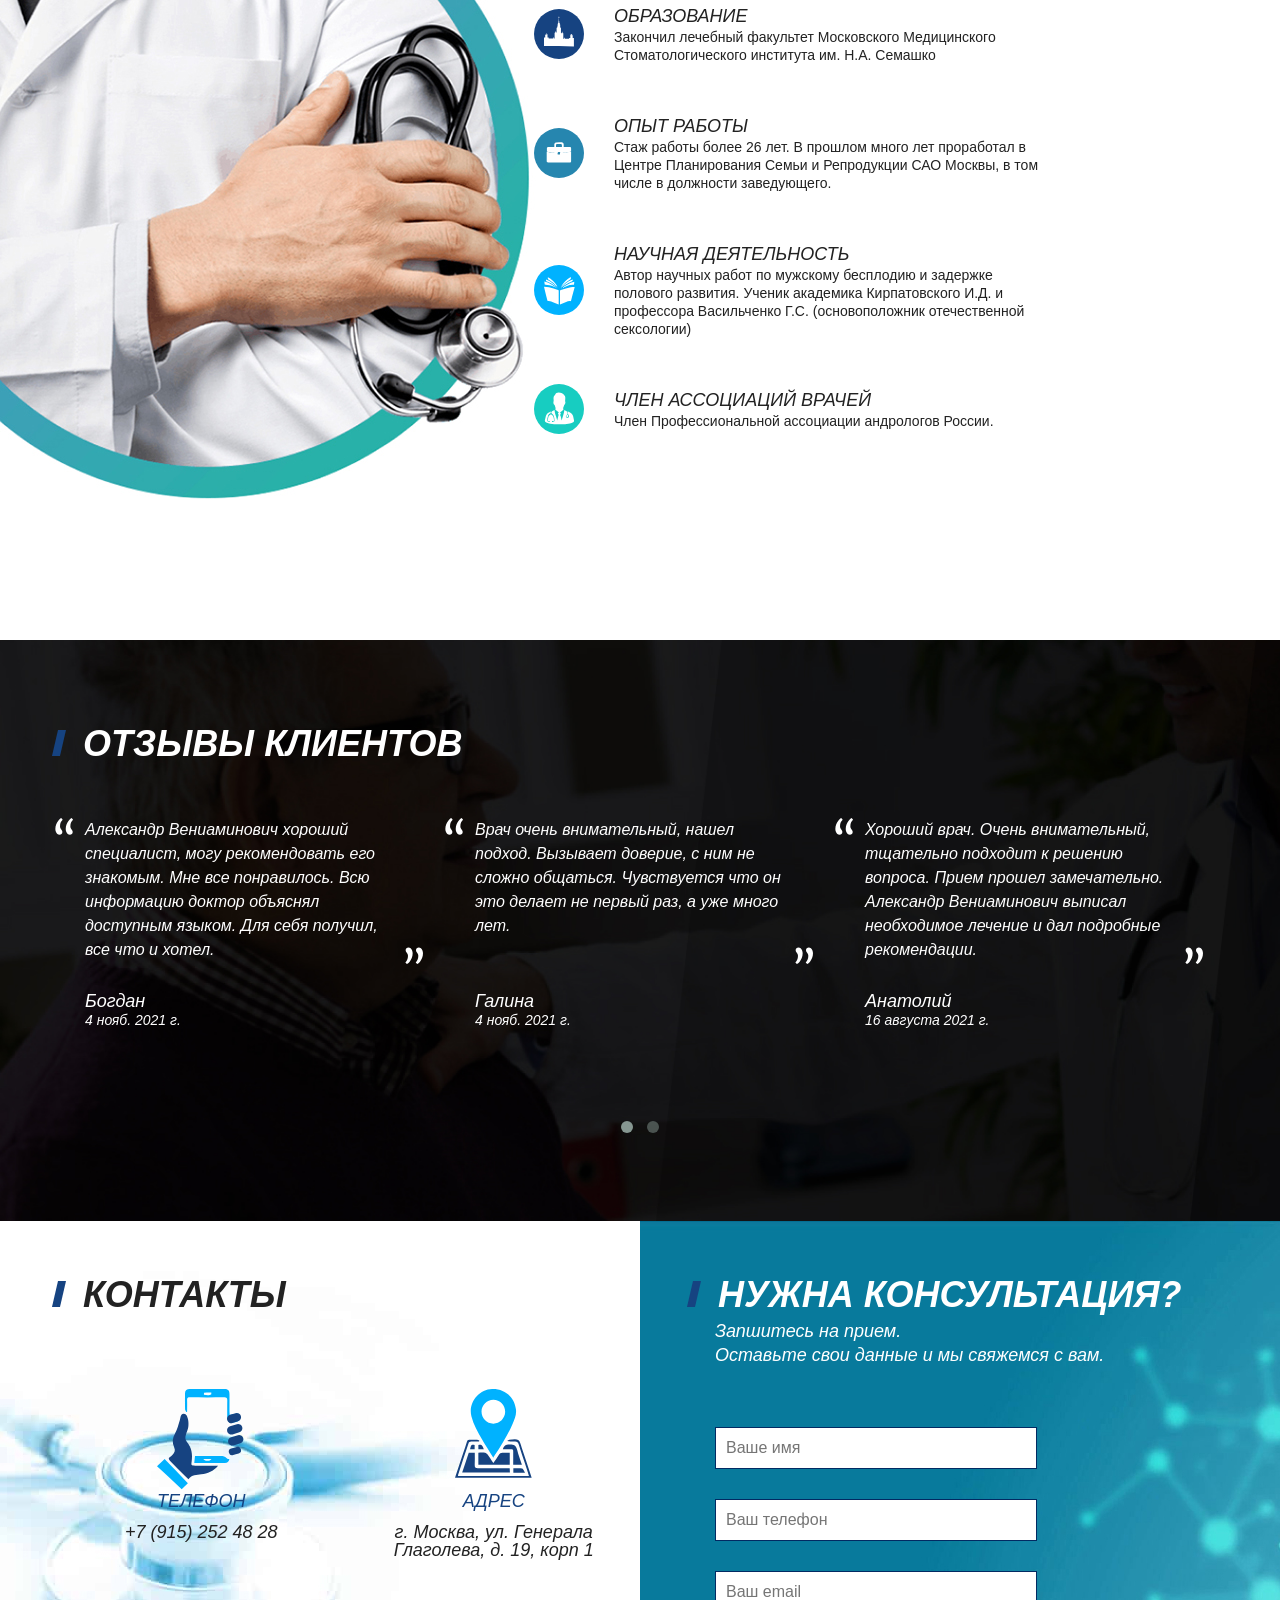
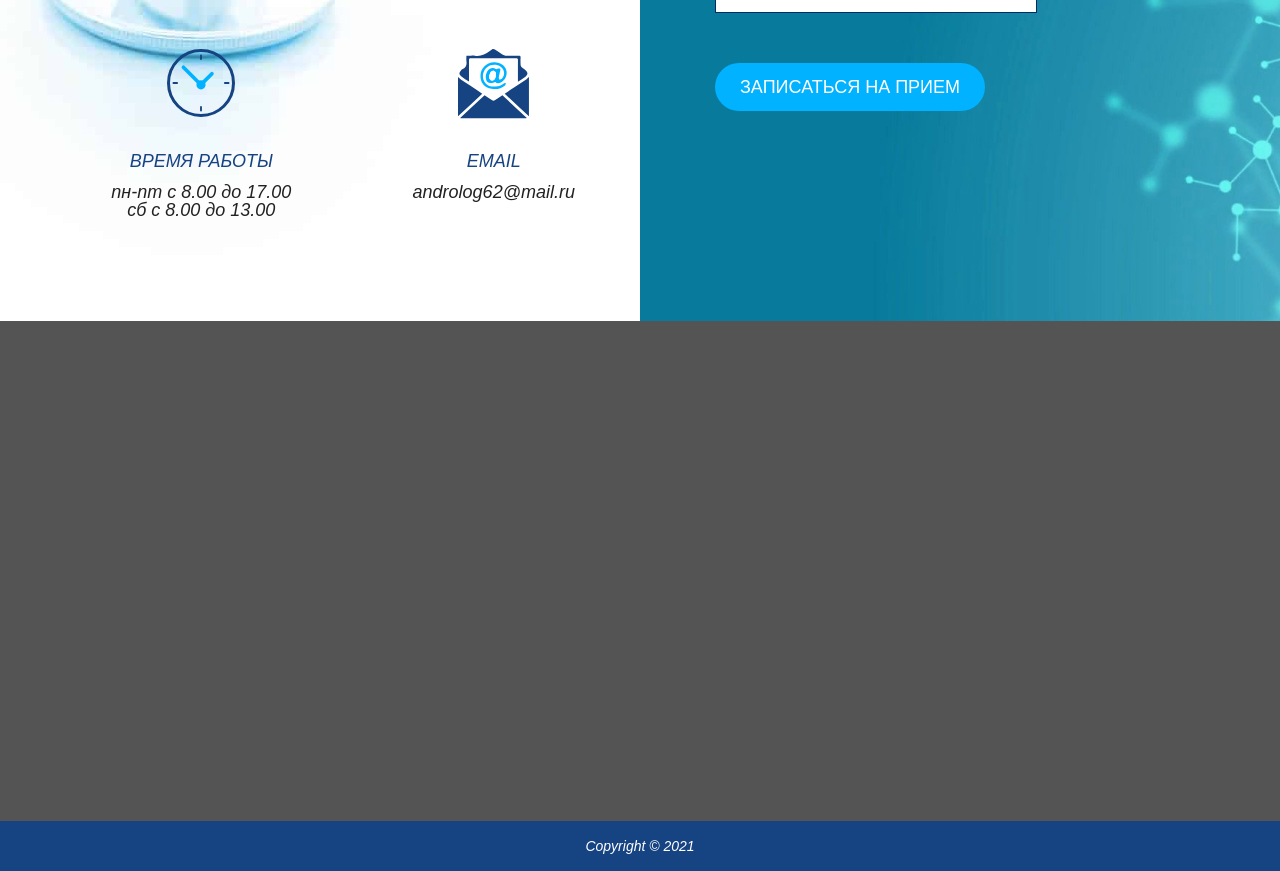
==== commit 1d853ea4: "Add files via upload" ====
--- a/index.html
+++ b/index.html
@@ -20,7 +20,7 @@
   <div class="top_info">
     <div class="top_info_container">
       <div class="adress">г. Москва, ул. Генерала Глаголева, д. 19, корп 1</div>
-      <div class="hours">пн-пт с 8.00 до 17.00</div>
+      <div class="hours">пн-пт 9.00-20.00, сб-вс 10.00-18.00</div>
 		<div class="email"><a href="mailto:androlog62@mail.ru">androlog62@mail.ru</a></div>
       <div class="whatsapp"><a href="https://api.whatsapp.com/send?phone=79152524828" rel="nofollow" target="_blank">позвонить на whatsapp</a></div>
     </div>
@@ -73,7 +73,7 @@
       <div class="content_right">
         <div class="wrap_270 left">
           <h3>Мужское бесплодие </h3>
-          <p>Данное заболевание лечится эффективно, если вовремя обратиться к андрологу. Все процедуры занимают немного времени и проводятся только безоперационными методами.</p>
+          <p>Данное заболевание лечится эффективно, если вовремя обратиться к андрологу. Лечение проводится безоперационными методами.</p>
         </div>
         <img src="img/foto_4.jpg"  >
         <div class="clear"></div>
@@ -94,7 +94,7 @@
       <div class="content_right">
         <div class="wrap_270 left">
           <h3>Задержка полового развития у подростков</h3>
-          <p>В основе терапии лежит стимуляция эндокринных, в том числе и половых органов негормональные и гормональными препаратами, что позволяет активировать половое развитие.</p>
+          <p>В основе терапии лежит стимуляция эндокринных, в том числе и половых органов негормональными и гормональными препаратами, что позволяет активировать половое развитие.</p>
         </div>
         <img src="img/foto_7.jpg"  >
         <div class="clear"></div>
--- a/css/style.css
+++ b/css/style.css
@@ -115,7 +115,7 @@
 }
 .logo {
 	background: #fff;
-	width: 350px;
+	width: 320px;
 	height: 70px;
 	position: absolute;
 	z-index: 100;
@@ -863,10 +863,29 @@
 		line-height: 18px;
 		 
 	}
+	.line_bottom {
+	width: 100%;
+	height: 60px;
+	background: rgba(255,255,255,0.9);
+	position: absolute;
+	top: 560px;
+	z-index: 0;
+}
+.call {
+	 text-align: center;
+	width: 100%;
+	height: 60px;
+	position: absolute;
+	right: 0;
+	left:0;
+	z-index: 1000;
+	background: none;/*background: rgba(255,255,255,0.9);
+	transform: skewX(-13deg);*/
+}
 	.call a {
 		font-size: 30px;
-		padding: 28px 0 10px 210px;
-		background: url(../img/phone.svg) 170px 28px no-repeat;
+		padding: 20px 0 10px 40px;
+		background: url(../img/phone.svg) 0 20px no-repeat;
 		background-size: 28px;
 	}
 	.wrap{
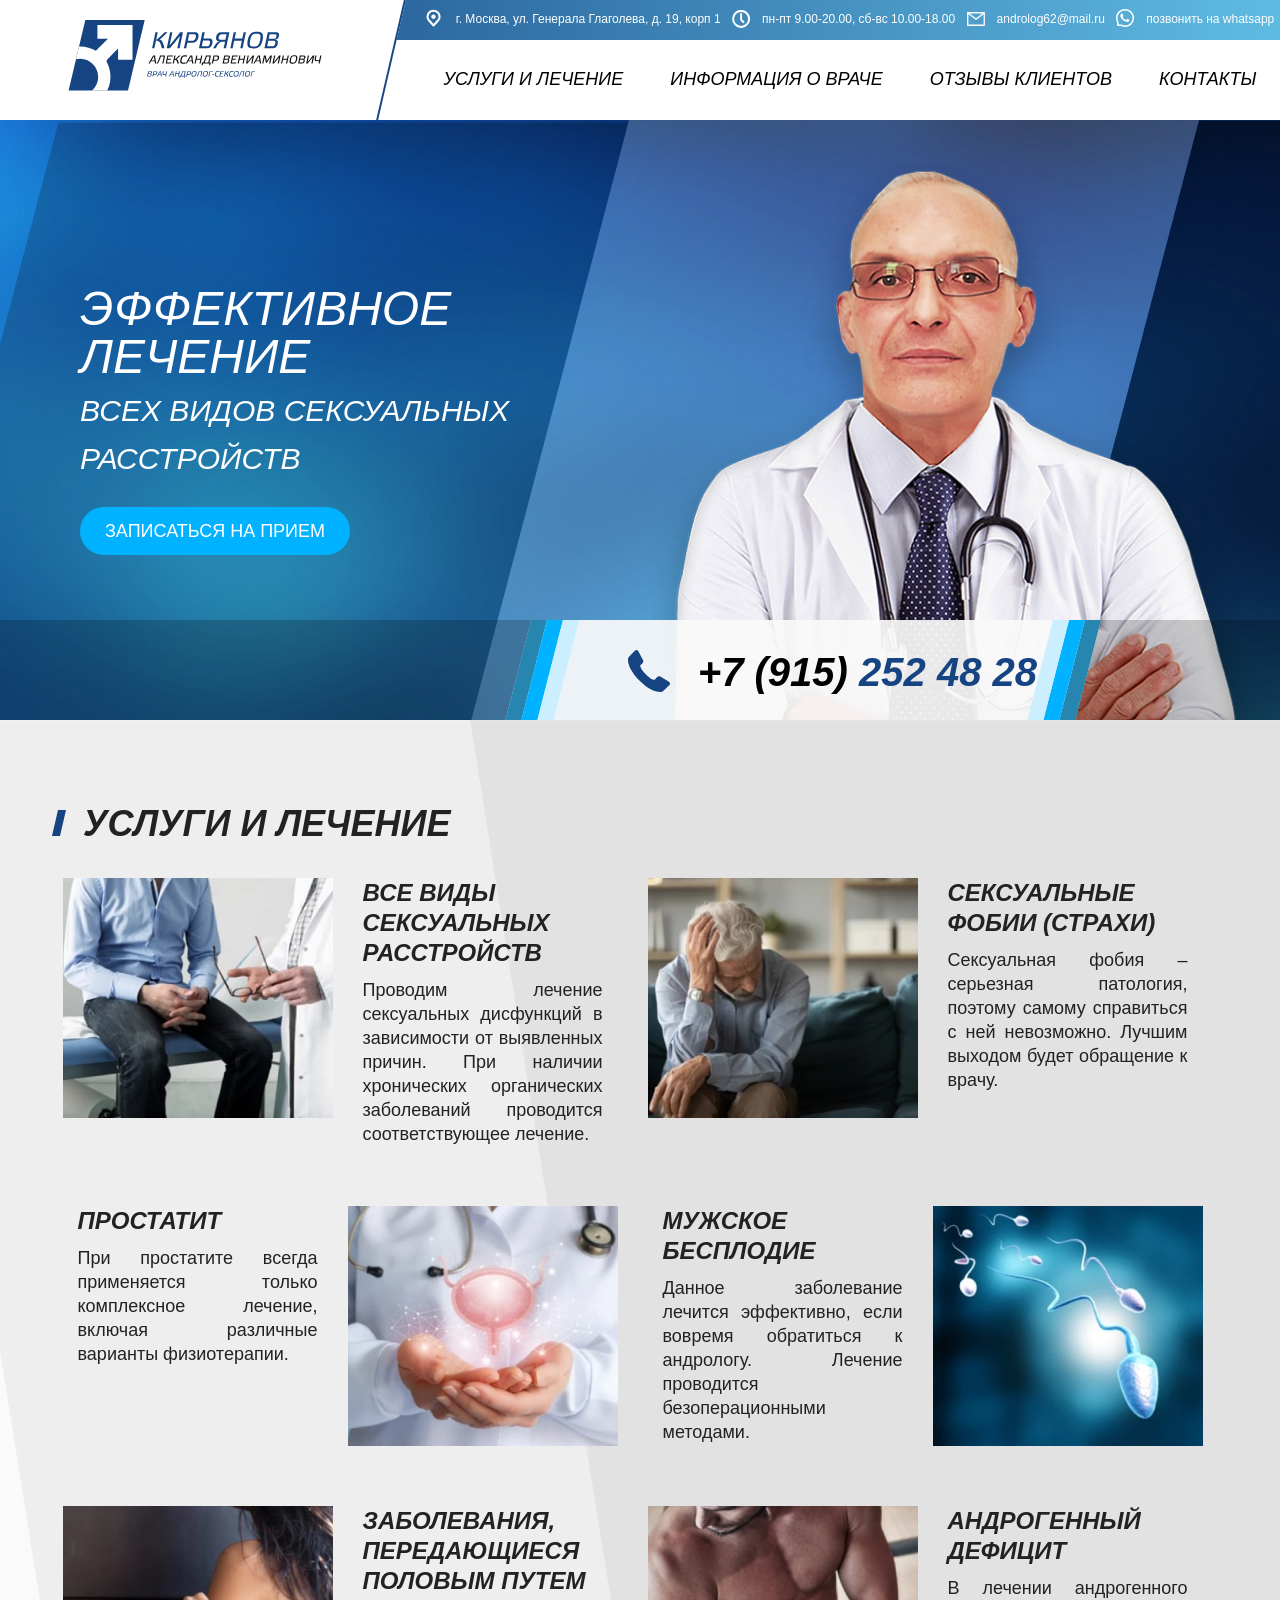
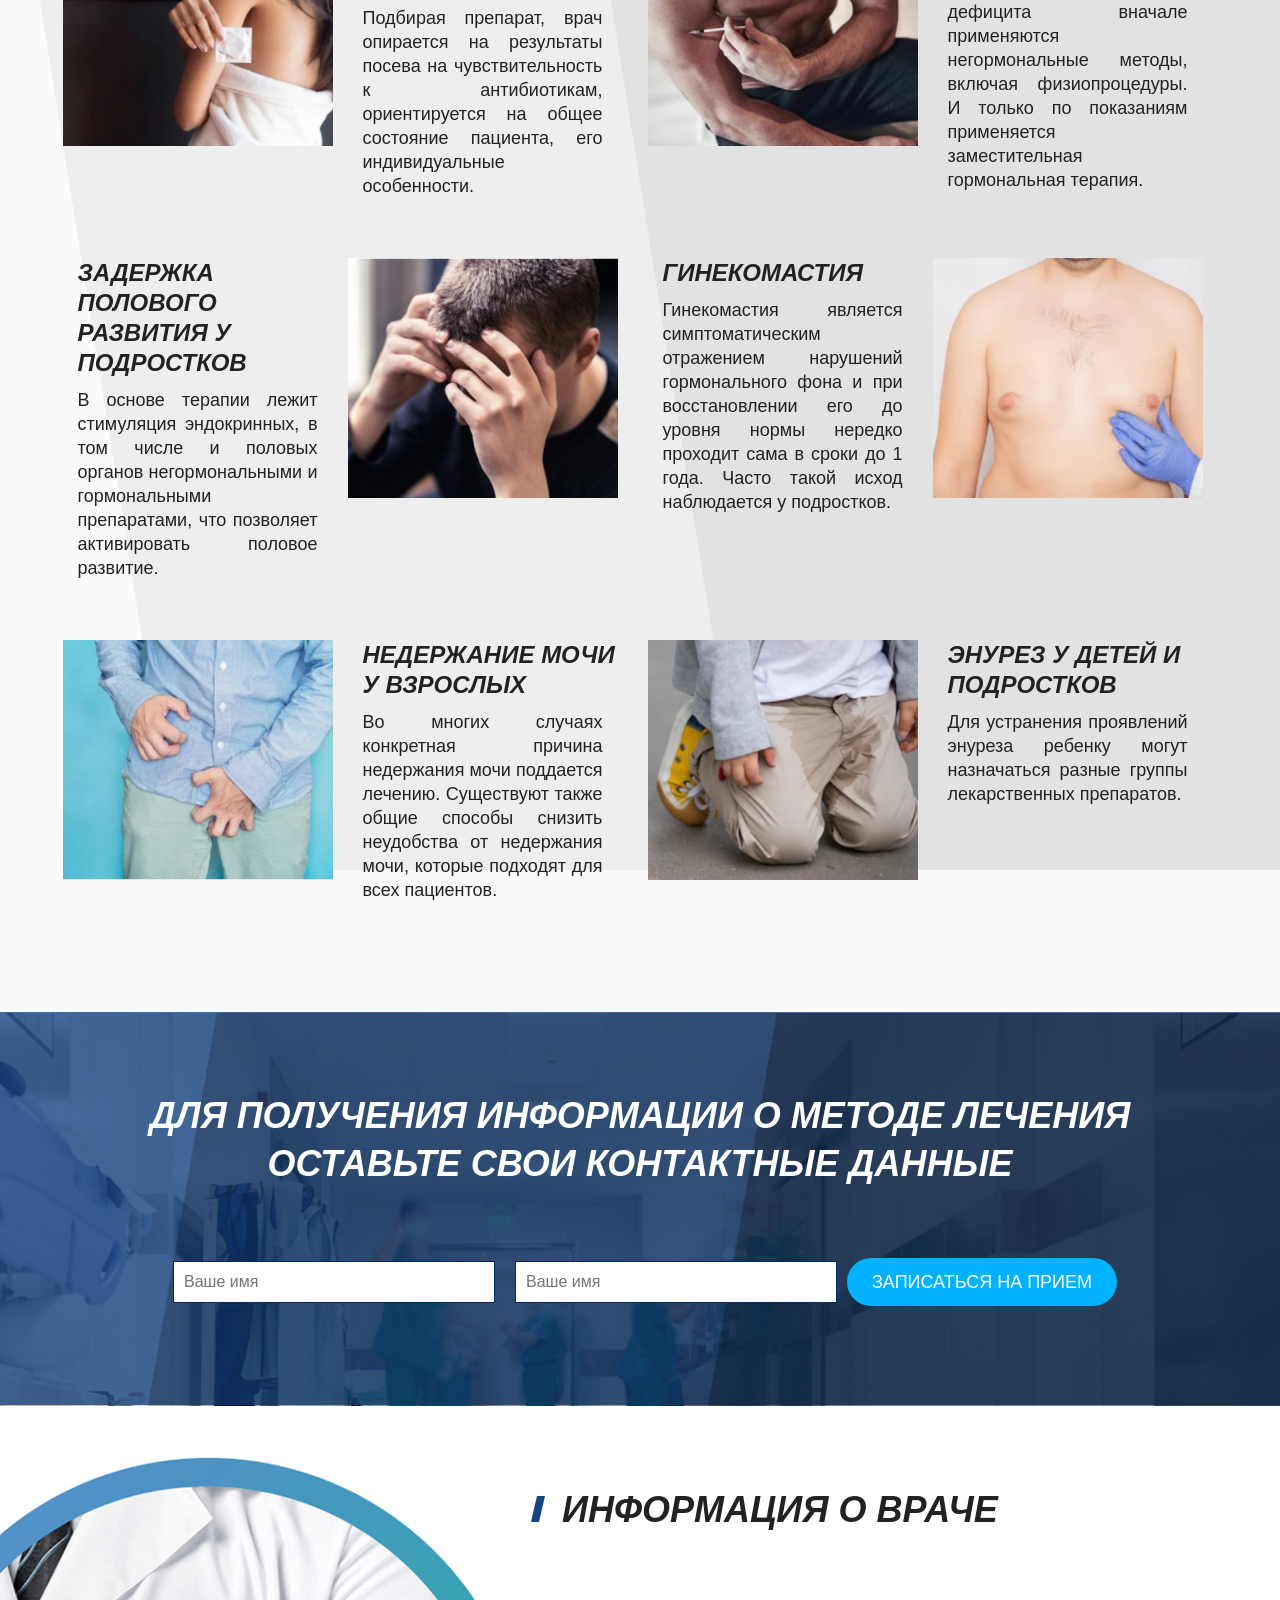
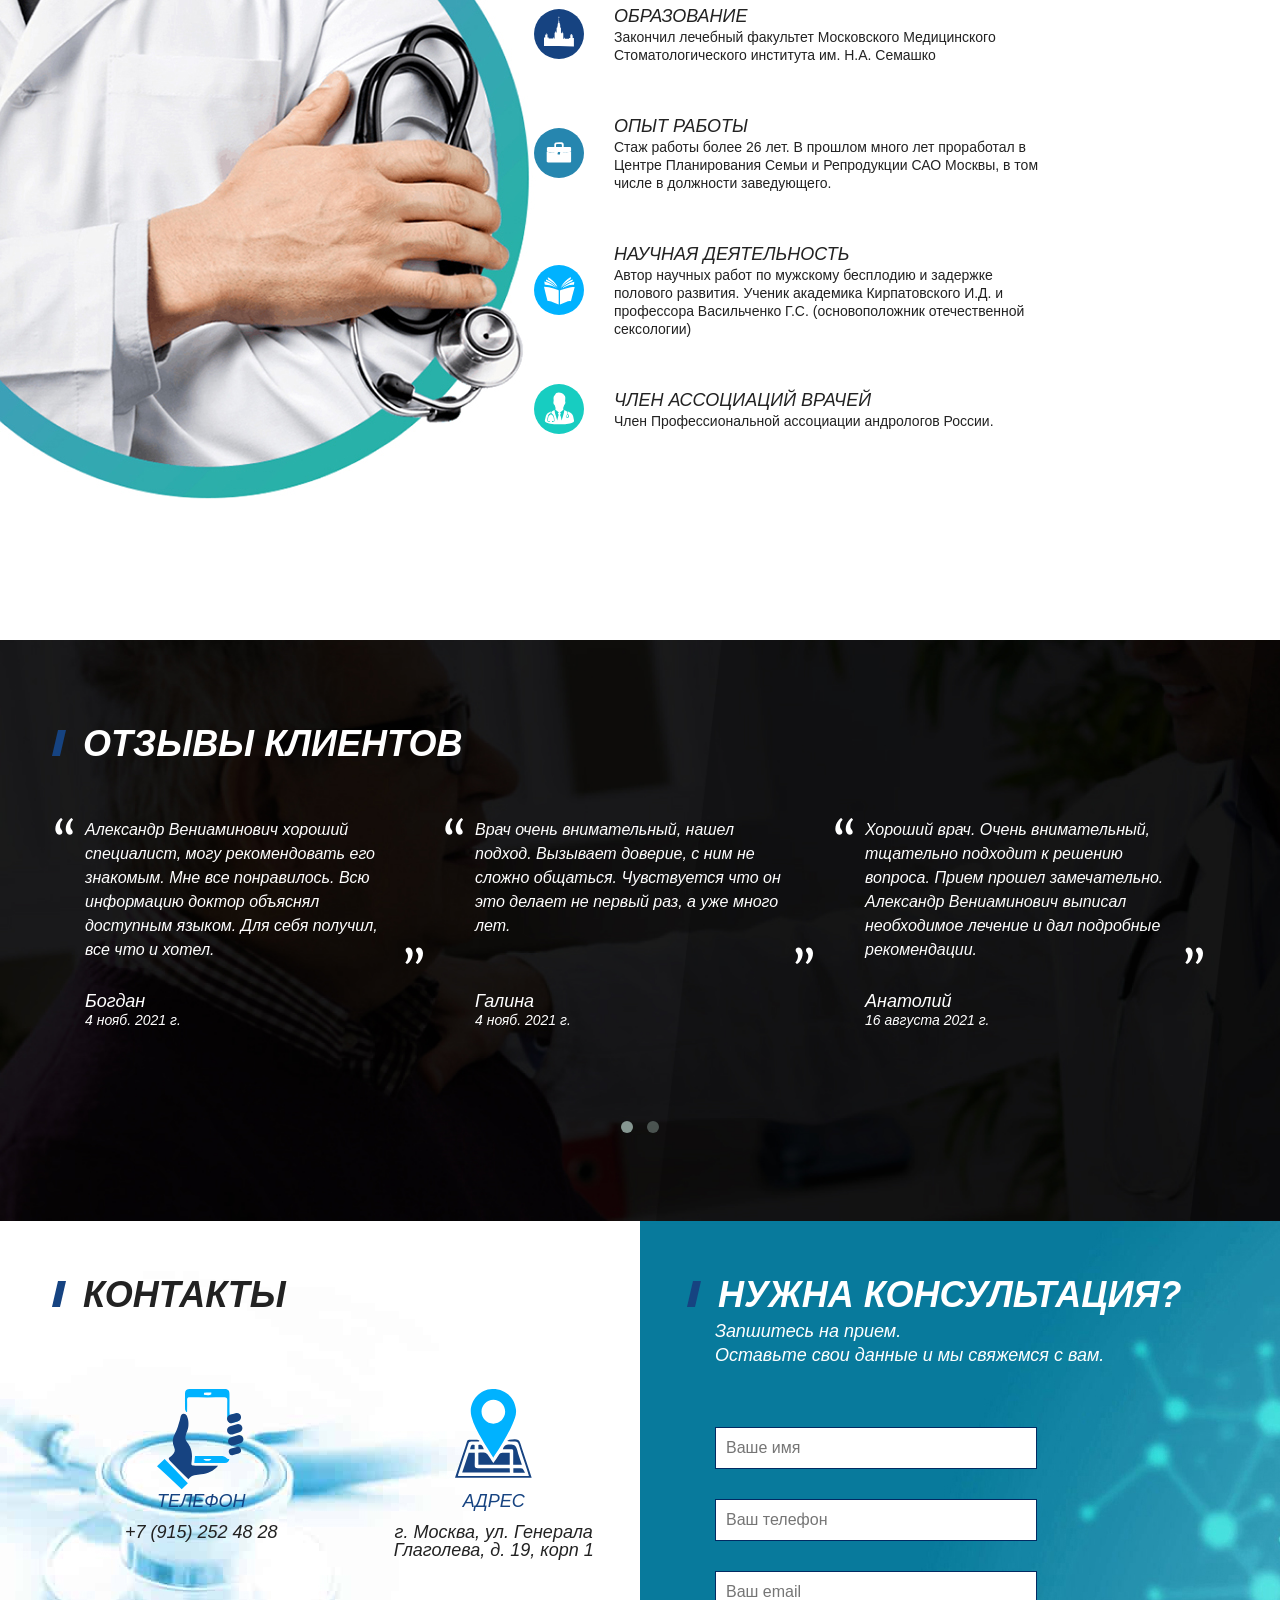
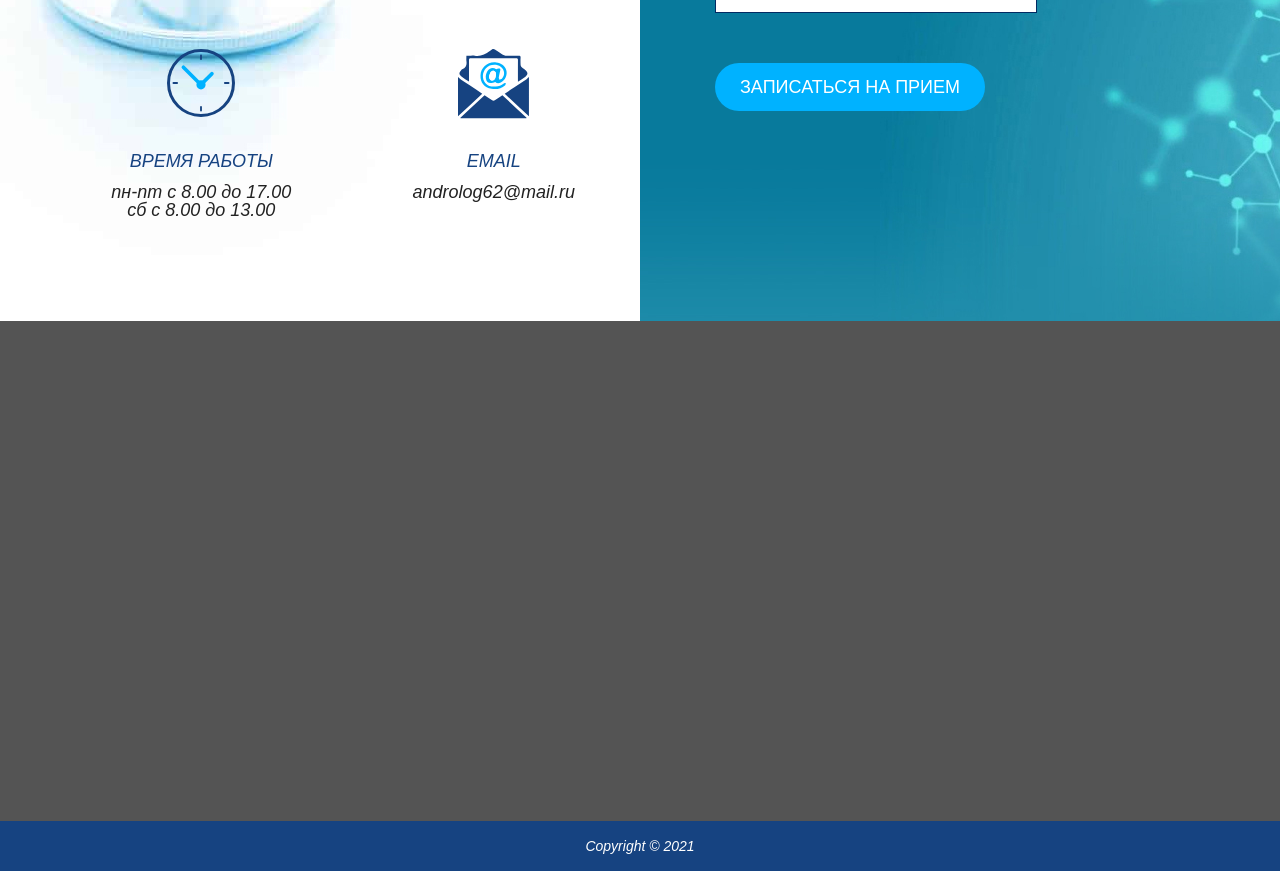
==== commit 8e243c50: "Add files via upload" ====
--- a/index.html
+++ b/index.html
@@ -271,6 +271,7 @@
 	
 	<div class="map"><script type="text/javascript" charset="utf-8" async src="https://api-maps.yandex.ru/services/constructor/1.0/js/?um=constructor%3A69cf84fa23afe33b23564c711c115e6513f34b3ae52fe2cc4b82583dacd74b73&amp;width=100%25&amp;height=500&amp;lang=en_FR&amp;scroll=true"></script></div>
 	<div id="scroller"></div>
+	<a href="https://api.whatsapp.com/send?phone=79152524828" target="_blank" title="Написать в Whatsapp" rel="noopener noreferrer"><div class="whatsapp-button"> </div></a>
 	<div class="footer">Copyright © 2021</div>
 	<script>
 	$("a.scroll-to").on("click", function(e){
--- a/css/style.css
+++ b/css/style.css
@@ -482,7 +482,7 @@
 .form_container {
 	width: 50%;
 	padding: 50px 0;
-	background: url(../img/bg_fon8.jpg) 0 0 no-repeat;
+	background: #228fac url(../img/bg_fon8.jpg) 0 0 no-repeat;
 	display: flex;
 	flex-wrap: nowrap;
 	justify-content: flex-start;
@@ -774,6 +774,24 @@
 	.form h2{
 		padding: 0 30px
 	}
+	
+	.content_right{
+		display: flex;
+		flex-direction: row-reverse;
+		max-width: 570px;
+    min-width: 360px;
+    margin: 30px 0px;
+ 
+	}
+	.content_right .wrap_270{
+		max-width: inherit
+	}
+	.content_right p{
+		 padding-left: 30px;
+	}
+	.content_right h3{
+		margin-left: 30px;
+	}
 }
 
 @media (max-width: 767px) {
@@ -850,9 +868,7 @@
 	.slide{
 		height: 500px;
 	}
-	.line_bottom{
-		top:540px;
-	}
+	
 	.descript h1{
 		font-size: 30px;
 		line-height: 36px;
@@ -960,7 +976,30 @@
 	
 	
 	
-@media (max-width: 500px) {
+@media (min-width: 360px) and (max-width: 640px)  {
+	.line_bottom {
+	width: 100%;
+	height: 80px;
+	background: rgba(255,255,255,0.9);
+	
+}
+.call {
+	 text-align: center;
+	width: 100%;
+	height: 60px;
+	position: absolute;
+	right: 0;
+	left:0;
+	z-index: 1000;
+	background: none;/*background: rgba(255,255,255,0.9);
+	transform: skewX(-13deg);*/
+}
+	.call a {
+		font-size: 30px;
+		padding: 30px 0 10px 40px;
+		background: url(../img/phone.svg) 0 30px no-repeat;
+		background-size: 28px;
+	}
 	 
 	.wrap{
 		padding: 30px 0;
@@ -1017,4 +1056,106 @@
 	p.descript_form {
 		padding-left: 0
 	}
-}+	.content_right{
+		display: flex;
+		flex-direction: column-reverse;
+	}
+	.content_right img{
+		width: min-content;
+    margin: 0 auto;
+	}
+}
+
+
+@media (min-width:768px) and (max-width: 1199px)  {
+	.contacts .flex{
+		align-items: stretch;
+	}
+	 
+}
+
+@media (min-width:0px) and (max-width: 360px)  {
+	.content_right{
+		display: flex;
+		flex-direction: column-reverse;
+		min-width: inherit;
+	}
+	.content_right img{
+		width: min-content;
+    margin: 0 auto;
+	}
+	.content_left{
+		min-width: inherit;
+	}
+	.wrap_585{
+		padding: 0 20px;
+	}
+	.left_50, .right_50{
+		margin: auto
+	}
+	}
+
+@media (min-width:768px) and (max-width: 5000px)  {
+	.whatsapp-button {
+		display: none;}
+}
+@media (min-width:0px) and (max-width: 767px)  {
+
+.whatsapp-button {
+	display: block;
+    position: fixed;
+    left: 40px;
+    bottom: 0px;
+    transform: translate(-50%, -50%);
+    background: #25D366 url(../img/whatsapp.svg)50% 50% no-repeat; /*цвет кнопки*/
+	background-size: 50%;
+    border-radius: 50%;
+    width: 55px; /*ширина кнопки*/
+    height: 55px; /*высота кнопки*/
+    color: #fff;
+    text-align: center;
+    line-height: 53px; /*центровка иконки в кнопке*/
+    font-size: 35px; /*размер иконки*/
+    z-index: 9999;
+}
+.whatsapp-button a {
+    color: #fff;
+}
+.whatsapp-button:before,
+.whatsapp-button:after {
+    content: " ";
+    display: block;
+    position: absolute;
+    border: 50%;
+    border: 1px solid #25D366; /*цвет анимированных волн от кнопки*/
+    left: -20px;
+    right: -20px;
+    top: -20px;
+    bottom: -20px;
+    border-radius: 50%;
+    animation: animate 1.5s linear infinite;
+    opacity: 0;
+    backface-visibility: hidden; 
+}
+ 
+.whatsapp-button:after{
+    animation-delay: .5s;
+}
+}
+@keyframes animate
+{
+    0%
+    {
+        transform: scale(0.5);
+        opacity: 0;
+    }
+    50%
+    {
+        opacity: 1;
+    }
+    100%
+    {
+        transform: scale(1.2);
+        opacity: 0;
+    }
+}
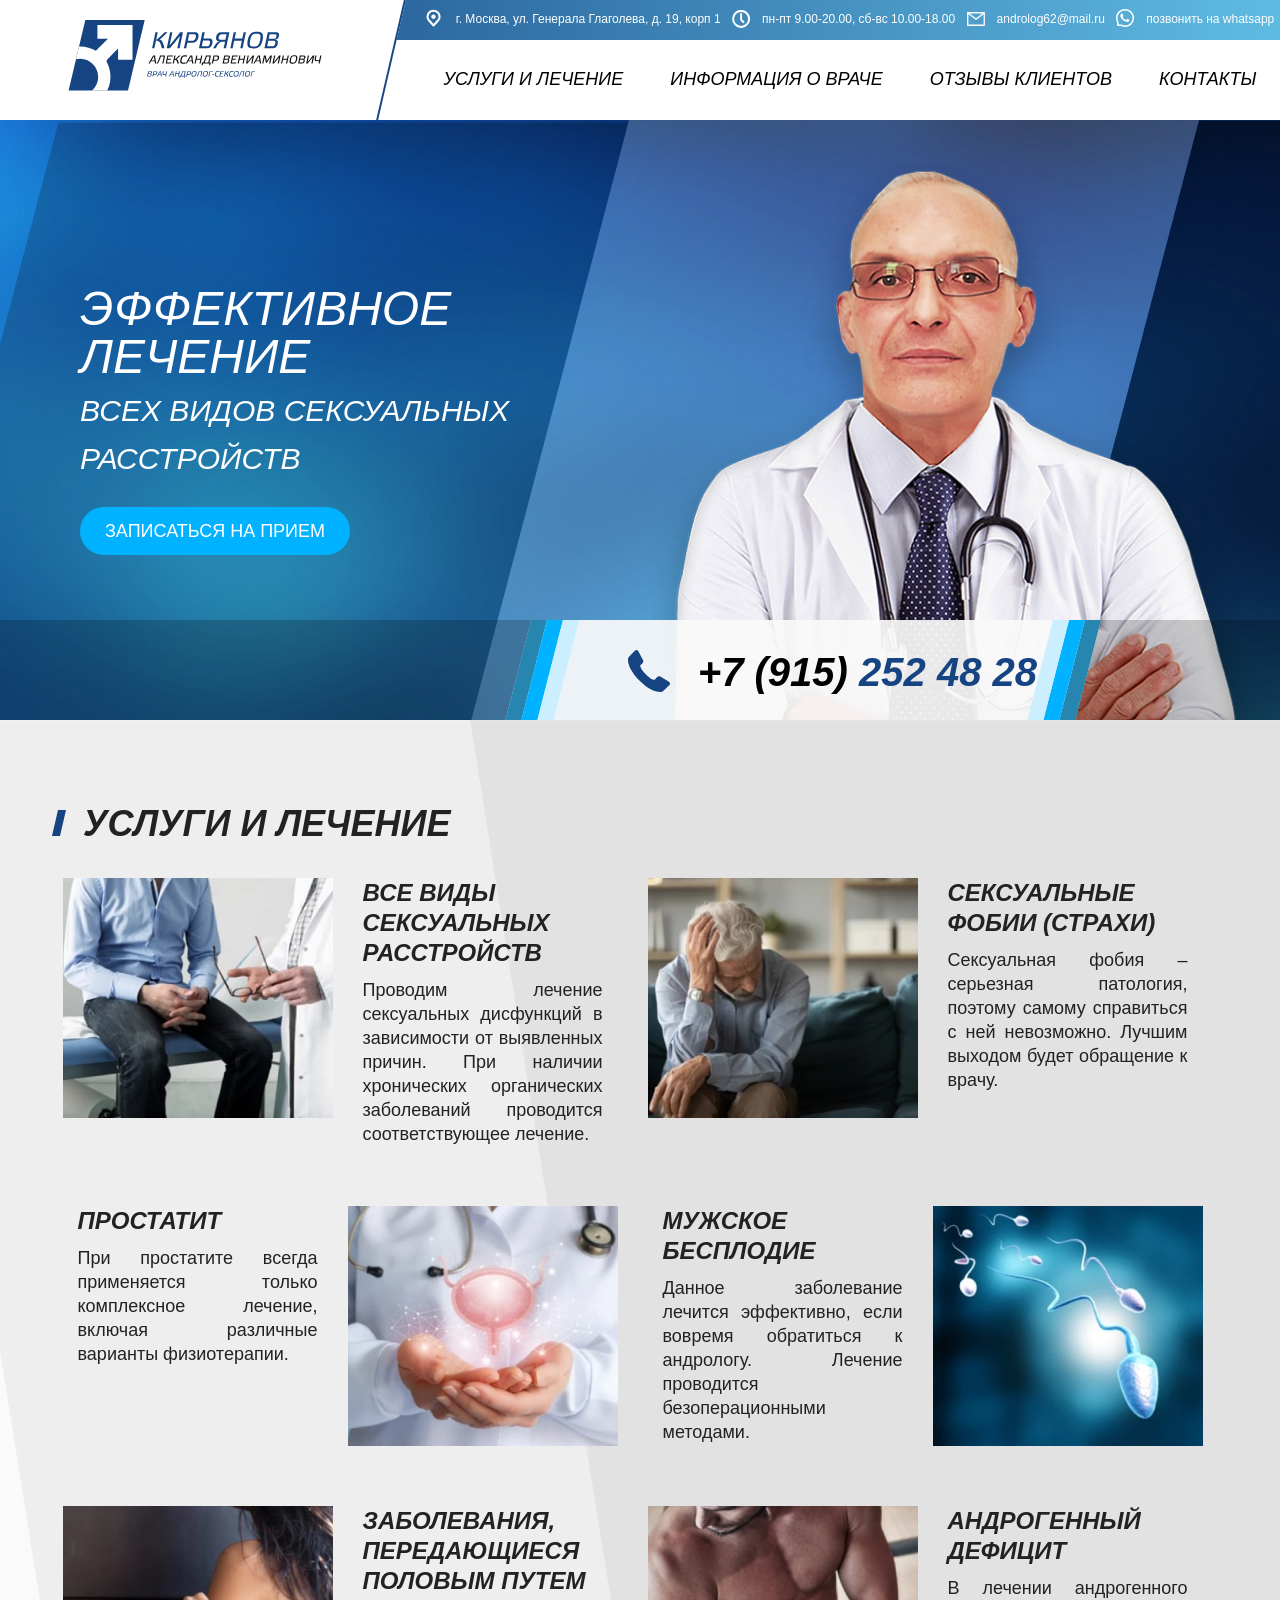
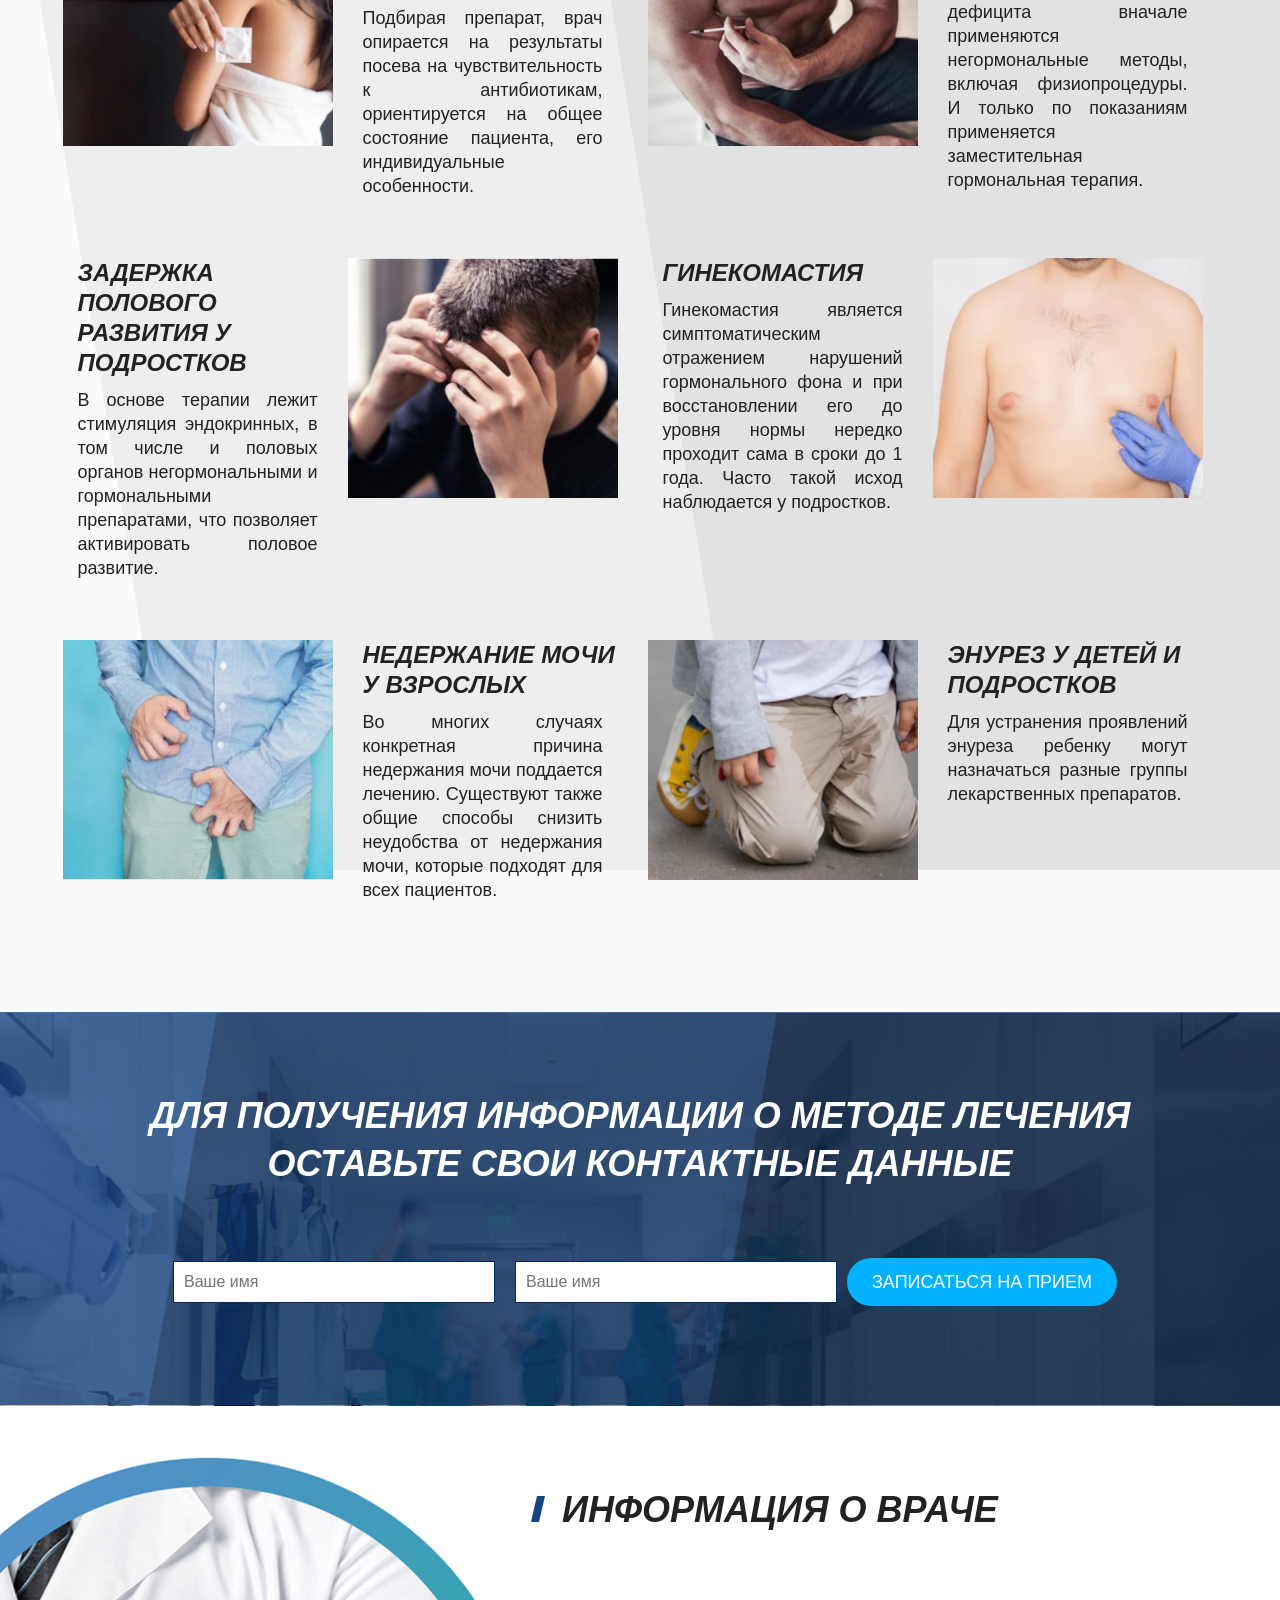
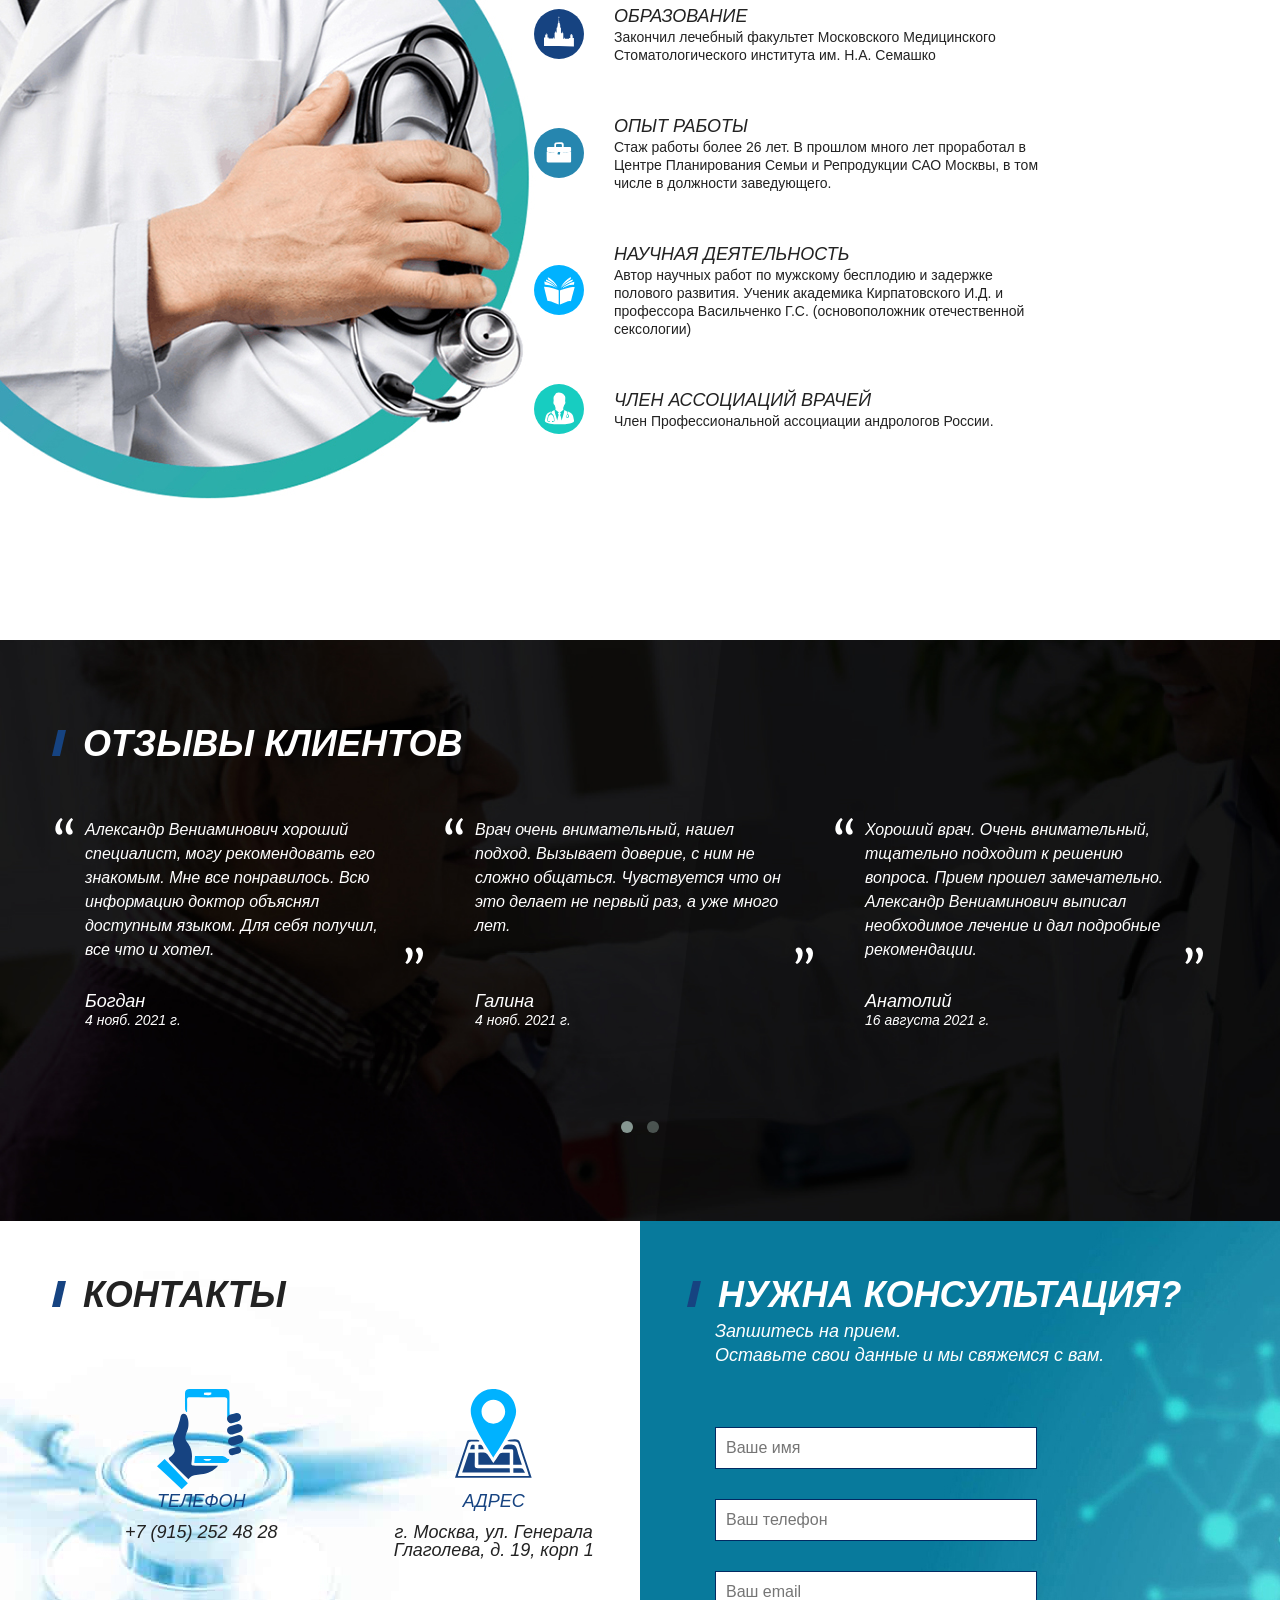
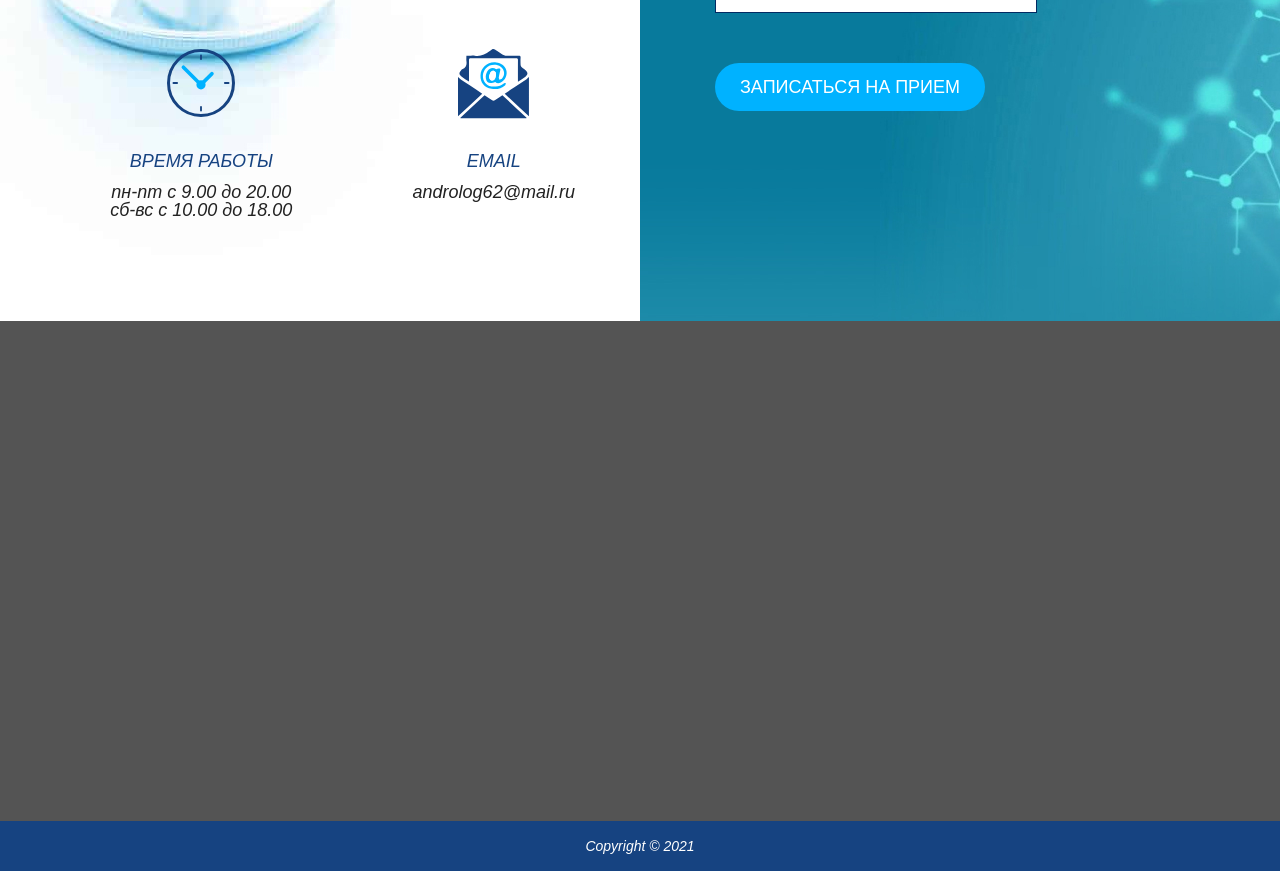
==== commit d4fa2c5b: "Add files via upload" ====
--- a/index.html
+++ b/index.html
@@ -246,8 +246,8 @@
 						<div class="map_cont"> <h4 class="blue bottom_20">Адрес</h4> <p>г. Москва, ул. Генерала Глаголева, д. 19, корп 1</p> </div>
 					</div>
 					<div class="flex top_50">
-						<div class="time_cont"><h4 class="blue bottom_20">Время работы</h4> <p>пн-пт с 8.00 до 17.00 <br/>
-сб с 8.00 до 13.00</p>  </div>
+						<div class="time_cont"><h4 class="blue bottom_20">Время работы</h4> <p>пн-пт с 9.00 до 20.00 <br/>
+сб-вс с 10.00 до 18.00</p>  </div>
 						<div class="mail_cont"><h4 class="blue bottom_20">Email</h4> <p><a href="mailto:androlog62@mail.ru">androlog62@mail.ru</a> </p> </div>
 					</div>
 				</div>
